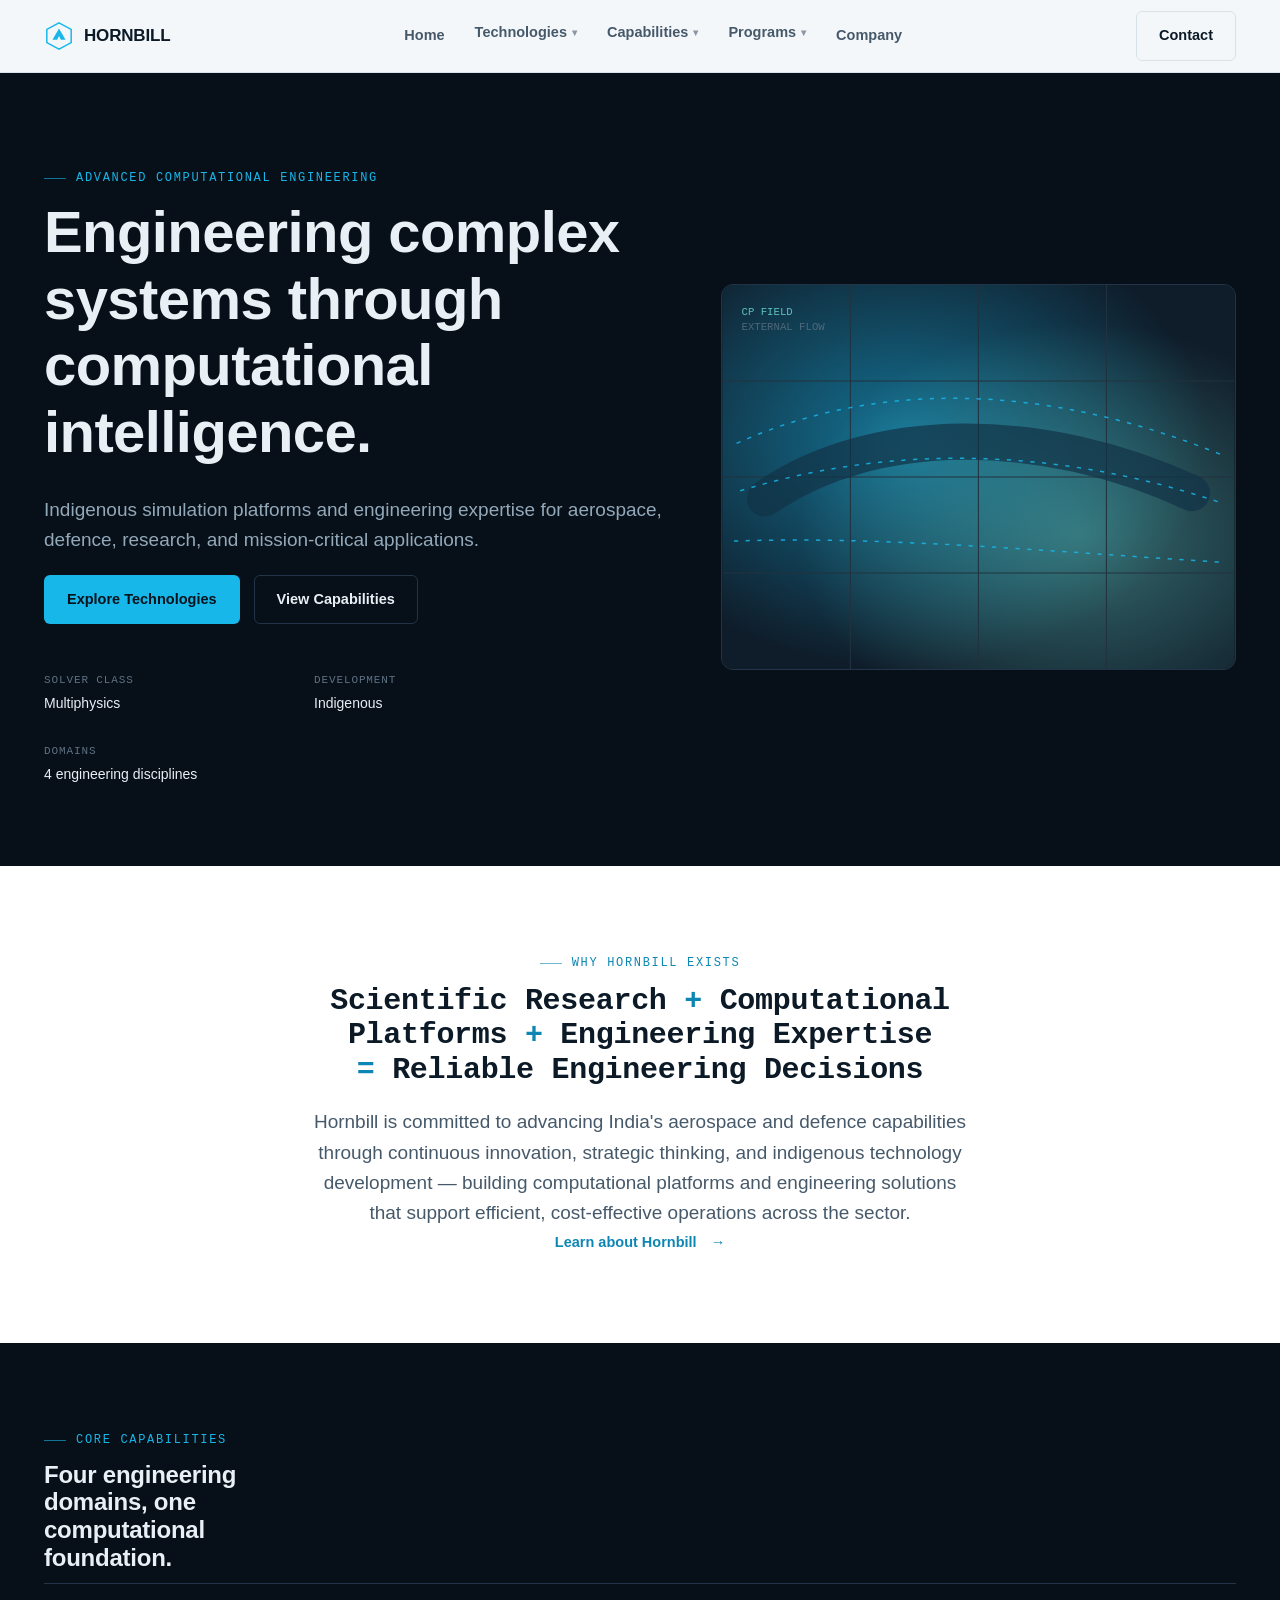
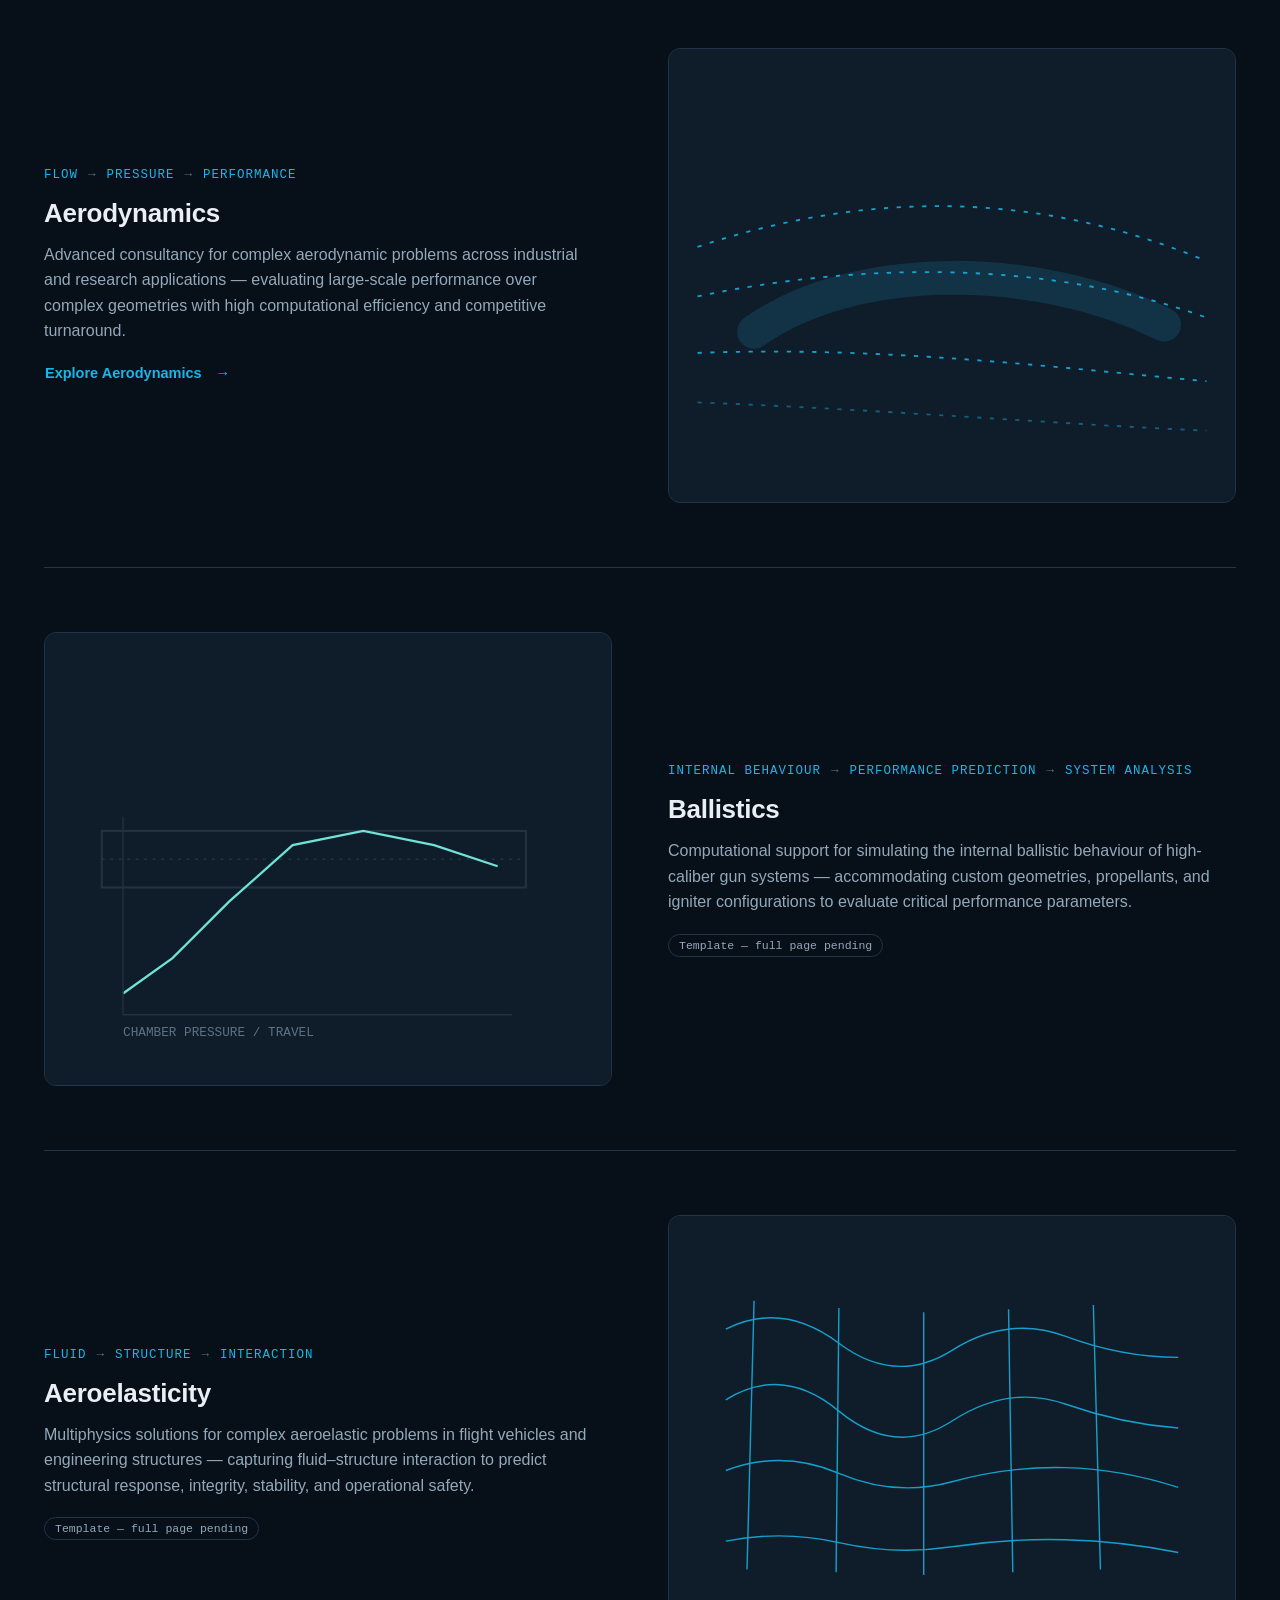
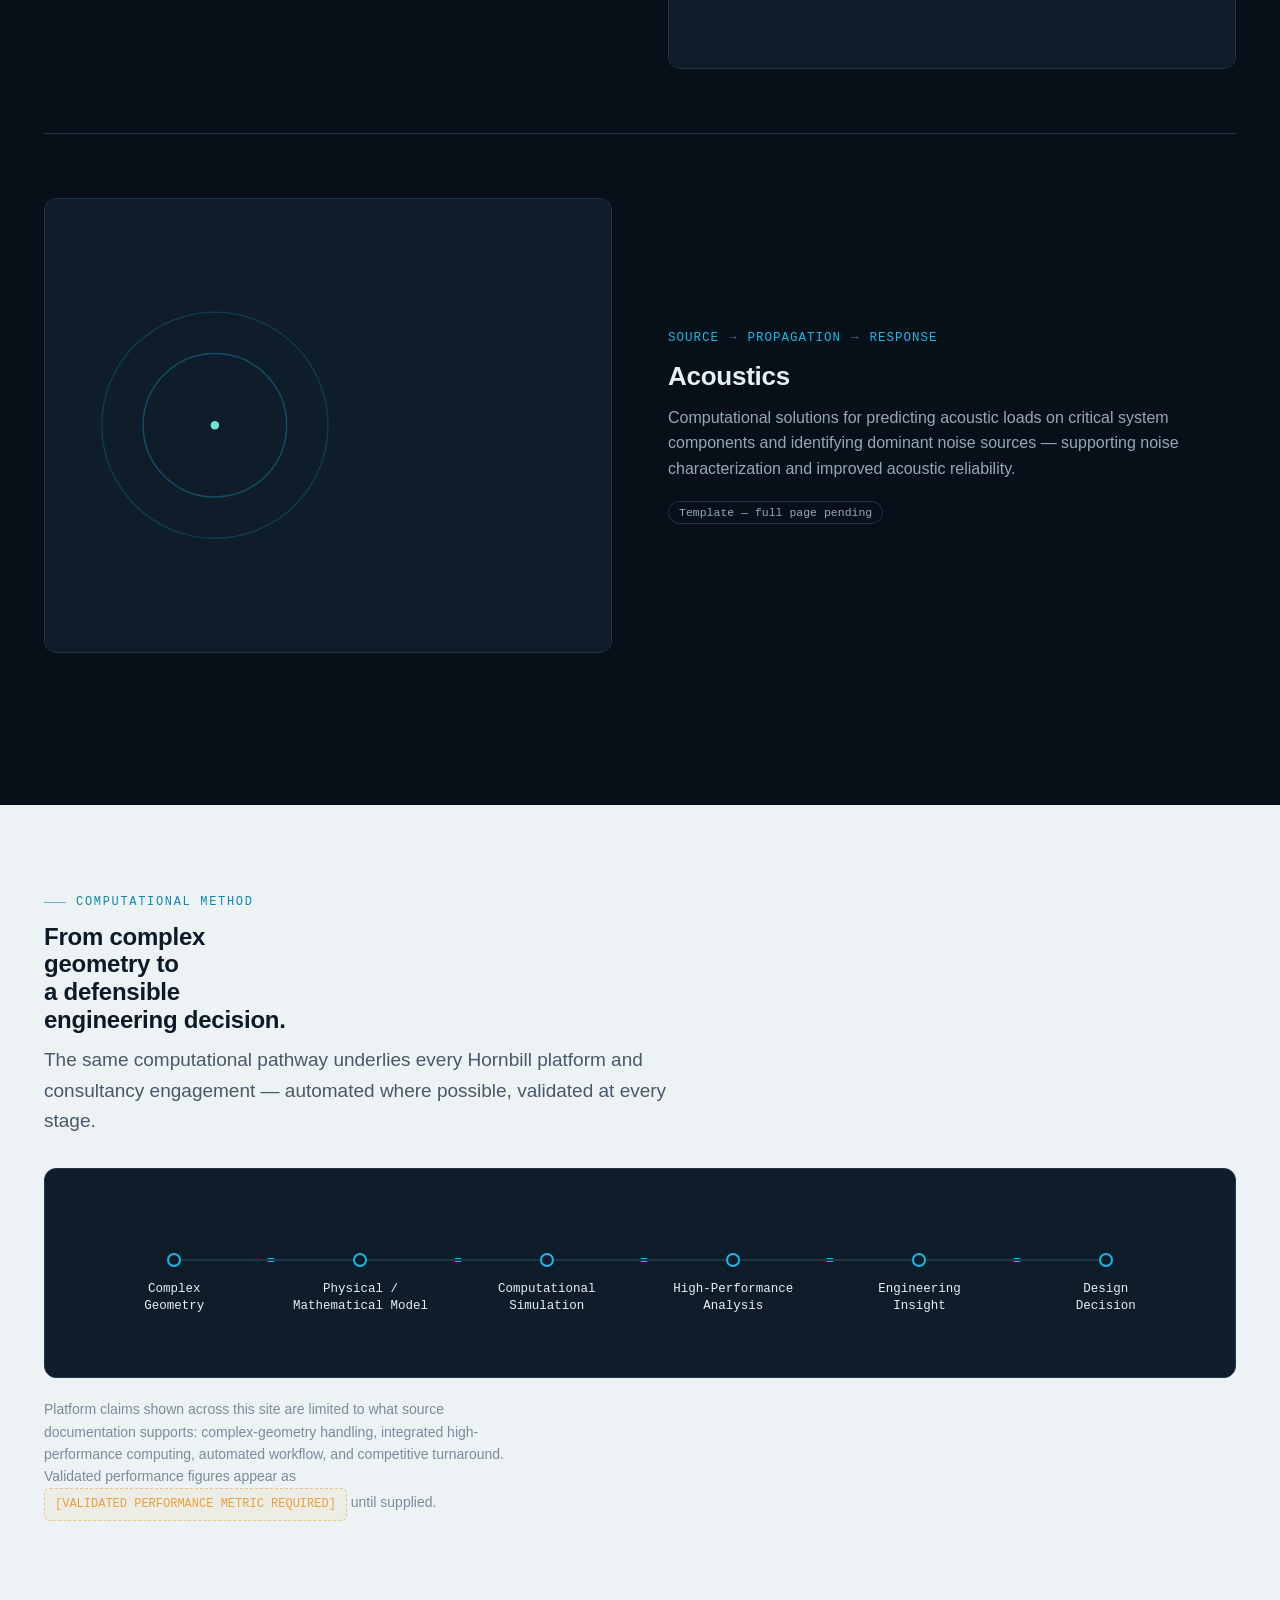
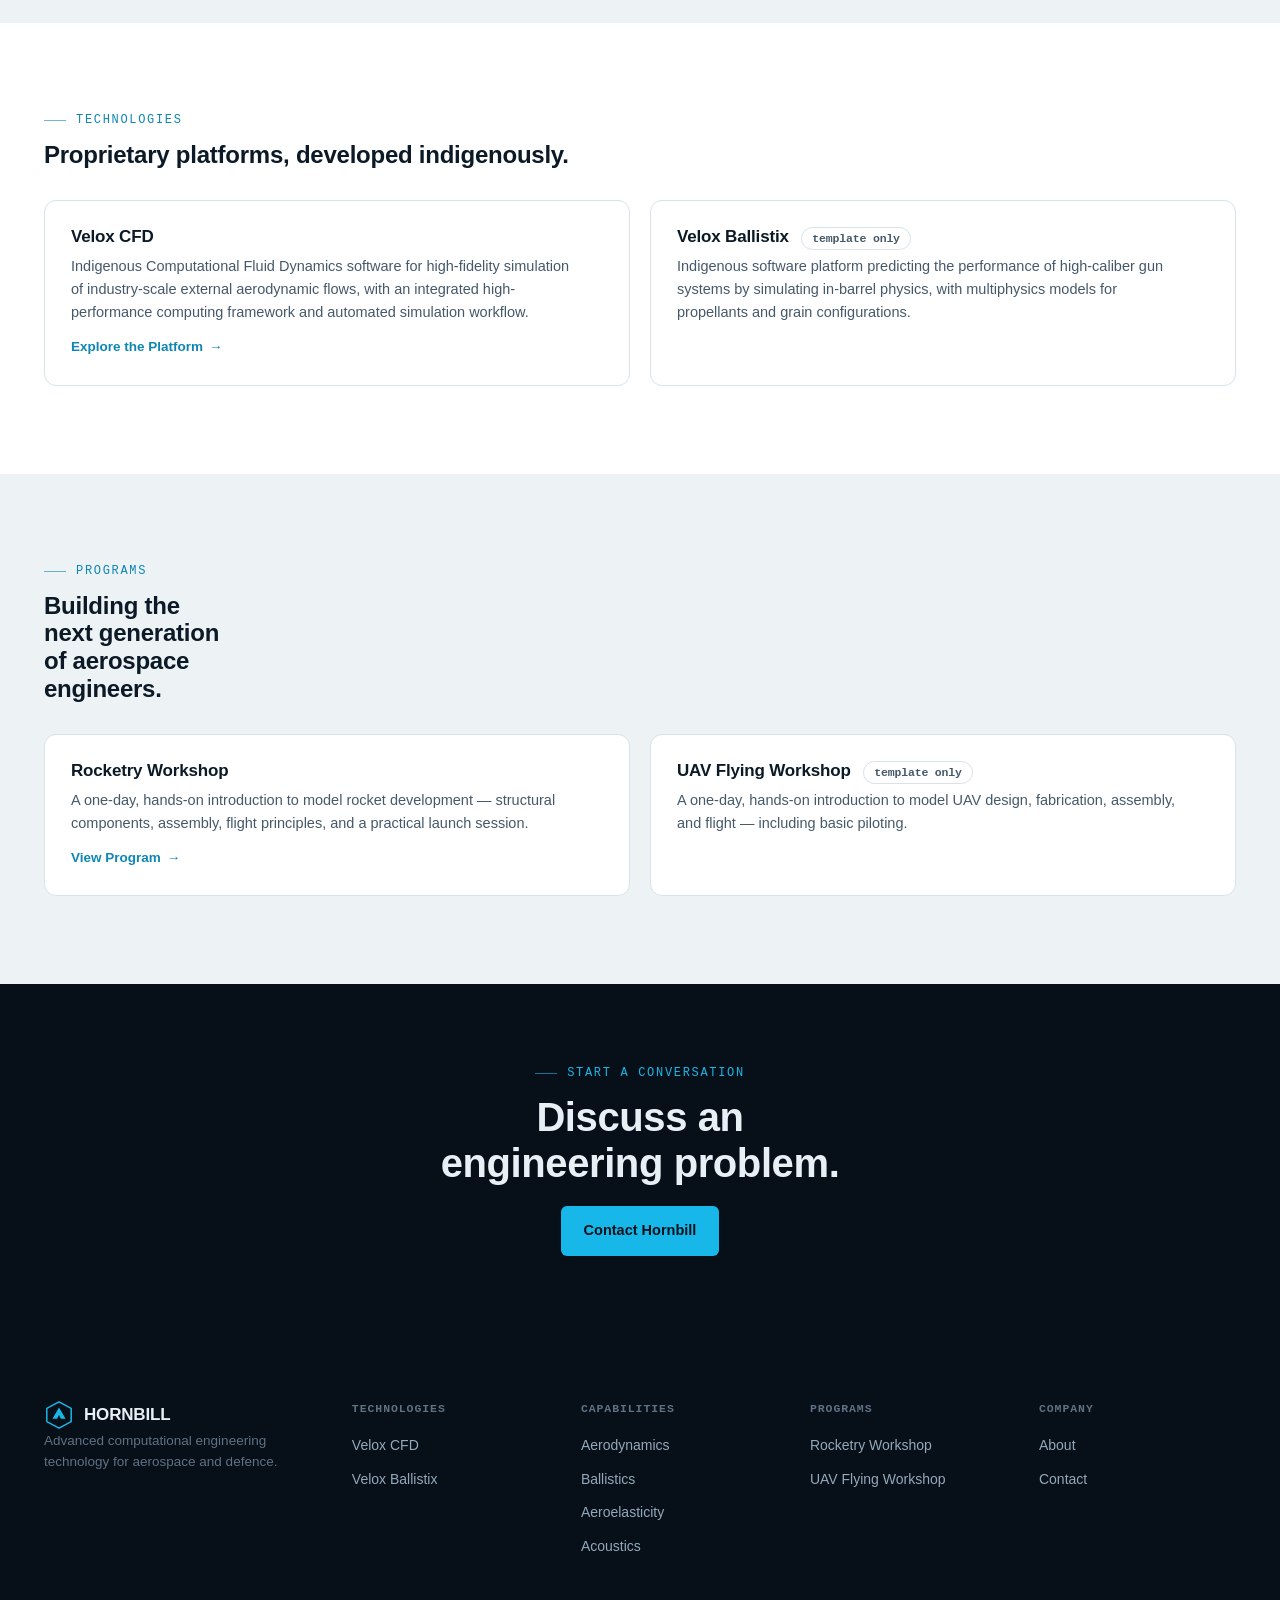
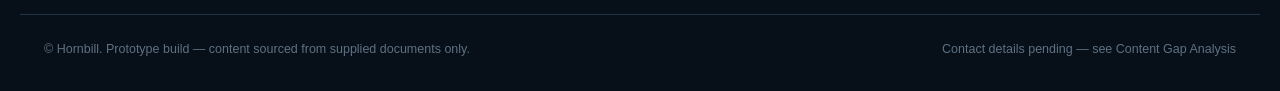
==== index.html @ 24c89aa3 "Add files via upload The first commit" ====
<!DOCTYPE html>
<html lang="en">
<head>
<meta charset="UTF-8">
<meta name="viewport" content="width=device-width, initial-scale=1.0">
<title>Hornbill — Advanced Computational Engineering for Aerospace &amp; Defence</title>
<meta name="description" content="Indigenous simulation platforms and engineering consultancy in aerodynamics, ballistics, aeroelasticity, and acoustics.">
<link rel="stylesheet" href="css/style.css">
</head>
<body>

<header class="site-header">
  <div class="container">
    <a class="brand" href="index.html">
      <svg class="mark" viewBox="0 0 32 32" aria-hidden="true">
        <polygon points="16,2 29,9 29,23 16,30 3,23 3,9" fill="none" stroke="#18b7e9" stroke-width="1.6"/>
        <path d="M9 20 L16 8 L23 20 L18 20 L16 16 L14 20 Z" fill="#18b7e9"/>
      </svg>
      <span class="name">HORNBILL</span>
    </a>
    <nav class="primary-nav" aria-label="Primary">
      <ul>
        <li class="nav-item"><a href="index.html" aria-current="page">Home</a></li>
        <li class="nav-item">
          <button aria-expanded="false">Technologies <span class="chev">&#9662;</span></button>
          <div class="mega">
            <a class="m-item" href="velox-cfd.html"><span class="m-title">Velox CFD</span><span class="m-desc">High-fidelity external aerodynamic simulation</span></a>
            <div class="m-item is-pending"><span class="m-title">Velox Ballistix <span class="m-soon">template only</span></span><span class="m-desc">Internal ballistics performance prediction</span></div>
            <div class="m-item is-pending"><span class="m-title">Velox Impact <span class="m-soon">content gap</span></span><span class="m-desc">Named in overview deck — no source content supplied</span></div>
          </div>
        </li>
        <li class="nav-item">
          <button aria-expanded="false">Capabilities <span class="chev">&#9662;</span></button>
          <div class="mega">
            <a class="m-item" href="aerodynamics.html"><span class="m-title">Aerodynamics</span><span class="m-desc">Flow &middot; Pressure &middot; Performance</span></a>
            <div class="m-item is-pending"><span class="m-title">Ballistics <span class="m-soon">template only</span></span><span class="m-desc">Internal Behaviour &middot; Performance Prediction</span></div>
            <div class="m-item is-pending"><span class="m-title">Aeroelasticity <span class="m-soon">template only</span></span><span class="m-desc">Fluid &middot; Structure &middot; Interaction</span></div>
            <div class="m-item is-pending"><span class="m-title">Acoustics <span class="m-soon">template only</span></span><span class="m-desc">Source &middot; Propagation &middot; Response</span></div>
          </div>
        </li>
        <li class="nav-item">
          <button aria-expanded="false">Programs <span class="chev">&#9662;</span></button>
          <div class="mega">
            <a class="m-item" href="rocketry.html"><span class="m-title">Rocketry Workshop</span><span class="m-desc">One-day model rocket build &amp; launch</span></a>
            <div class="m-item is-pending"><span class="m-title">UAV Flying Workshop <span class="m-soon">template only</span></span><span class="m-desc">One-day model UAV build &amp; flight</span></div>
          </div>
        </li>
        <li class="nav-item"><a href="company.html">Company</a></li>
      </ul>
    </nav>
    <div class="header-cta">
      <a class="btn btn-outline" href="contact.html">Contact</a>
      <button class="nav-toggle" aria-label="Toggle menu" aria-expanded="false"></button>
    </div>
  </div>
</header>

<main>

  <!-- ============ HERO ============ -->
  <section class="section--dark hero">
    <div class="container hero-grid">
      <div>
        <div class="eyebrow">Advanced Computational Engineering</div>
        <h1>Engineering complex systems through computational intelligence.</h1>
        <p class="lede">Indigenous simulation platforms and engineering expertise for aerospace, defence, research, and mission-critical applications.</p>
        <div class="btn-row">
          <a class="btn btn-primary" href="#technologies">Explore Technologies</a>
          <a class="btn btn-outline" href="#capabilities">View Capabilities</a>
        </div>
        <div class="grid cols-3" style="margin-top:40px;max-width:520px">
          <div class="hero-field"><div class="k">Solver Class</div><div class="v">Multiphysics</div></div>
          <div class="hero-field"><div class="k">Development</div><div class="v">Indigenous</div></div>
          <div class="hero-field"><div class="k">Domains</div><div class="v">4 engineering disciplines</div></div>
        </div>
      </div>
      <div class="visual" aria-hidden="true">
        <svg viewBox="0 0 480 360" width="100%" height="100%" role="img" aria-label="Computational pressure-field visualization over an abstract aerodynamic body">
          <defs>
            <radialGradient id="pf1" cx="35%" cy="40%" r="60%">
              <stop offset="0%" stop-color="#18b7e9" stop-opacity="0.55"/>
              <stop offset="100%" stop-color="#18b7e9" stop-opacity="0"/>
            </radialGradient>
            <radialGradient id="pf2" cx="70%" cy="65%" r="55%">
              <stop offset="0%" stop-color="#6fe3d6" stop-opacity="0.4"/>
              <stop offset="100%" stop-color="#6fe3d6" stop-opacity="0"/>
            </radialGradient>
          </defs>
          <rect width="480" height="360" fill="#0f1c29"/>
          <rect width="480" height="360" fill="url(#pf1)"/>
          <rect width="480" height="360" fill="url(#pf2)"/>
          <g stroke="#22323f" stroke-width="1">
            <line x1="0" y1="90" x2="480" y2="90"/><line x1="0" y1="180" x2="480" y2="180"/><line x1="0" y1="270" x2="480" y2="270"/>
            <line x1="120" y1="0" x2="120" y2="360"/><line x1="240" y1="0" x2="240" y2="360"/><line x1="360" y1="0" x2="360" y2="360"/>
          </g>
          <path d="M40 200 C 140 130, 300 130, 440 195" fill="none" stroke="#123246" stroke-width="34" stroke-linecap="round" opacity="0.7"/>
          <g fill="none" stroke="#18b7e9" stroke-width="1.4" opacity="0.85">
            <path d="M10 150 C 140 90, 300 90, 470 160" stroke-dasharray="4 7"><animate attributeName="stroke-dashoffset" from="0" to="-22" dur="3.4s" repeatCount="indefinite"/></path>
            <path d="M10 195 C 150 150, 310 150, 470 205" stroke-dasharray="4 7"><animate attributeName="stroke-dashoffset" from="0" to="-22" dur="3s" repeatCount="indefinite"/></path>
            <path d="M10 240 C 150 235, 310 250, 470 260" stroke-dasharray="4 7"><animate attributeName="stroke-dashoffset" from="0" to="-22" dur="3.8s" repeatCount="indefinite"/></path>
          </g>
          <g fill="#6fe3d6" opacity="0.8" font-family="ui-monospace,Consolas,monospace" font-size="10">
            <text x="18" y="28">CP FIELD</text>
            <text x="18" y="42" fill="#5e7284">EXTERNAL FLOW</text>
          </g>
        </svg>
      </div>
    </div>
  </section>

  <!-- ============ COMPANY PROPOSITION ============ -->
  <section class="section section--panel" id="proposition">
    <div class="container" style="max-width:820px;text-align:center;margin:0 auto">
      <div class="eyebrow" style="justify-content:center">Why Hornbill Exists</div>
      <h2 style="font-size:clamp(22px,3vw,30px);font-family:var(--font-mono);font-weight:600;letter-spacing:-0.01em">
        Scientific Research <span style="color:var(--cyan-strong)">+</span> Computational Platforms <span style="color:var(--cyan-strong)">+</span> Engineering Expertise <span style="color:var(--cyan-strong)">=</span> Reliable Engineering Decisions
      </h2>
      <p class="lede" style="margin:20px auto 0">Hornbill is committed to advancing India's aerospace and defence capabilities through continuous innovation, strategic thinking, and indigenous technology development — building computational platforms and engineering solutions that support efficient, cost-effective operations across the sector.</p>
      <a class="btn btn-text" href="company.html">Learn about Hornbill</a>
    </div>
  </section>

  <!-- ============ CORE CAPABILITIES ============ -->
  <section class="section--dark section" id="capabilities">
    <div class="container">
      <div class="eyebrow">Core Capabilities</div>
      <h2 style="max-width:16ch">Four engineering domains, one computational foundation.</h2>

      <div class="module reveal">
        <div class="m-copy">
          <div class="m-arc"><span>Flow</span><span>Pressure</span><span>Performance</span></div>
          <h3>Aerodynamics</h3>
          <p>Advanced consultancy for complex aerodynamic problems across industrial and research applications — evaluating large-scale performance over complex geometries with high computational efficiency and competitive turnaround.</p>
          <a class="btn btn-text" href="aerodynamics.html">Explore Aerodynamics</a>
        </div>
        <div class="m-visual" aria-hidden="true">
          <svg viewBox="0 0 400 320" width="100%" height="100%">
            <rect width="400" height="320" fill="#0f1c29"/>
            <path d="M60 200 C 130 150, 260 150, 350 195" fill="none" stroke="#123246" stroke-width="24" stroke-linecap="round"/>
            <g fill="none" stroke="#18b7e9" stroke-width="1.3" opacity="0.85">
              <path d="M20 140 C 140 100, 260 100, 380 150" stroke-dasharray="3 6"/>
              <path d="M20 175 C 140 150, 270 150, 380 190" stroke-dasharray="3 6"/>
              <path d="M20 215 C 150 210, 270 225, 380 235" stroke-dasharray="3 6"/>
              <path d="M20 250 C 150 255, 270 265, 380 270" stroke-dasharray="3 6" opacity="0.5"/>
            </g>
          </svg>
        </div>
      </div>

      <div class="module flip reveal">
        <div class="m-copy">
          <div class="m-arc"><span>Internal Behaviour</span><span>Performance Prediction</span><span>System Analysis</span></div>
          <h3>Ballistics</h3>
          <p>Computational support for simulating the internal ballistic behaviour of high-caliber gun systems — accommodating custom geometries, propellants, and igniter configurations to evaluate critical performance parameters.</p>
          <span class="tag">Template — full page pending</span>
        </div>
        <div class="m-visual" aria-hidden="true">
          <svg viewBox="0 0 400 320" width="100%" height="100%">
            <rect width="400" height="320" fill="#0f1c29"/>
            <rect x="40" y="140" width="300" height="40" fill="none" stroke="#22323f" stroke-width="1.5"/>
            <line x1="40" y1="160" x2="340" y2="160" stroke="#22323f" stroke-dasharray="2 4"/>
            <polyline points="55,255 90,230 130,190 175,150 225,140 275,150 320,165" fill="none" stroke="#6fe3d6" stroke-width="1.6"/>
            <g stroke="#22323f"><line x1="55" y1="270" x2="330" y2="270"/><line x1="55" y1="270" x2="55" y2="130"/></g>
            <text x="55" y="285" fill="#5e7284" font-family="ui-monospace,Consolas,monospace" font-size="9">CHAMBER PRESSURE / TRAVEL</text>
          </svg>
        </div>
      </div>

      <div class="module reveal">
        <div class="m-copy">
          <div class="m-arc"><span>Fluid</span><span>Structure</span><span>Interaction</span></div>
          <h3>Aeroelasticity</h3>
          <p>Multiphysics solutions for complex aeroelastic problems in flight vehicles and engineering structures — capturing fluid–structure interaction to predict structural response, integrity, stability, and operational safety.</p>
          <span class="tag">Template — full page pending</span>
        </div>
        <div class="m-visual" aria-hidden="true">
          <svg viewBox="0 0 400 320" width="100%" height="100%">
            <rect width="400" height="320" fill="#0f1c29"/>
            <g fill="none" stroke="#18b7e9" stroke-width="1" opacity="0.85">
              <path d="M40 80 Q 80 60 120 90 T 200 95 T 280 85 T 360 100"/>
              <path d="M40 130 Q 80 105 120 138 T 200 145 T 280 133 T 360 150"/>
              <path d="M40 180 Q 80 165 120 182 T 200 188 T 280 178 T 360 192"/>
              <path d="M40 230 Q 80 222 120 231 T 200 234 T 280 229 T 360 238"/>
              <path d="M60 60 L 55 250 M120 65 L 118 252 M180 68 L 180 254 M240 66 L 243 252 M300 63 L 305 250"/>
            </g>
          </svg>
        </div>
      </div>

      <div class="module flip reveal">
        <div class="m-copy">
          <div class="m-arc"><span>Source</span><span>Propagation</span><span>Response</span></div>
          <h3>Acoustics</h3>
          <p>Computational solutions for predicting acoustic loads on critical system components and identifying dominant noise sources — supporting noise characterization and improved acoustic reliability.</p>
          <span class="tag">Template — full page pending</span>
        </div>
        <div class="m-visual" aria-hidden="true">
          <svg viewBox="0 0 400 320" width="100%" height="100%">
            <rect width="400" height="320" fill="#0f1c29"/>
            <circle cx="120" cy="160" r="3" fill="#6fe3d6"/>
            <g fill="none" stroke="#18b7e9">
              <circle cx="120" cy="160" r="30" opacity="0.7"><animate attributeName="r" values="20;110" dur="4s" repeatCount="indefinite"/><animate attributeName="opacity" values="0.7;0" dur="4s" repeatCount="indefinite"/></circle>
              <circle cx="120" cy="160" r="30" opacity="0.5"><animate attributeName="r" values="20;110" dur="4s" begin="1.3s" repeatCount="indefinite"/><animate attributeName="opacity" values="0.6;0" dur="4s" begin="1.3s" repeatCount="indefinite"/></circle>
              <circle cx="120" cy="160" r="30" opacity="0.4"><animate attributeName="r" values="20;110" dur="4s" begin="2.6s" repeatCount="indefinite"/><animate attributeName="opacity" values="0.5;0" dur="4s" begin="2.6s" repeatCount="indefinite"/></circle>
            </g>
          </svg>
        </div>
      </div>
    </div>
  </section>

  <!-- ============ PLATFORM WORKFLOW ============ -->
  <section class="section section--grey">
    <div class="container">
      <div class="eyebrow">Computational Method</div>
      <h2 style="max-width:20ch">From complex geometry to a defensible engineering decision.</h2>
      <p class="lede">The same computational pathway underlies every Hornbill platform and consultancy engagement — automated where possible, validated at every stage.</p>

      <div class="dark-panel" style="margin-top:32px">
        <div class="workflow" role="list" aria-label="Computational workflow">
          <div class="wf-node" role="listitem"><div class="dot"></div><div class="label">Complex<br>Geometry</div></div>
          <div class="wf-node" role="listitem"><span class="wf-pulse" aria-hidden="true"></span><div class="dot"></div><div class="label">Physical /<br>Mathematical Model</div></div>
          <div class="wf-node" role="listitem"><span class="wf-pulse" aria-hidden="true" style="animation-delay:1.2s"></span><div class="dot"></div><div class="label">Computational<br>Simulation</div></div>
          <div class="wf-node" role="listitem"><span class="wf-pulse" aria-hidden="true" style="animation-delay:2.4s"></span><div class="dot"></div><div class="label">High-Performance<br>Analysis</div></div>
          <div class="wf-node" role="listitem"><span class="wf-pulse" aria-hidden="true" style="animation-delay:3.6s"></span><div class="dot"></div><div class="label">Engineering<br>Insight</div></div>
          <div class="wf-node" role="listitem"><span class="wf-pulse" aria-hidden="true" style="animation-delay:4.8s"></span><div class="dot"></div><div class="label">Design<br>Decision</div></div>
        </div>
      </div>
      <p style="margin-top:20px;font-size:14px;color:var(--ink-faint)">Platform claims shown across this site are limited to what source documentation supports: complex-geometry handling, integrated high-performance computing, automated workflow, and competitive turnaround. Validated performance figures appear as <span class="metric-placeholder">[VALIDATED PERFORMANCE METRIC REQUIRED]</span> until supplied.</p>
    </div>
  </section>

  <!-- ============ VELOX PLATFORMS ============ -->
  <section class="section section--panel" id="technologies">
    <div class="container">
      <div class="eyebrow">Technologies</div>
      <h2>Proprietary platforms, developed indigenously.</h2>
      <div class="grid cols-2" style="margin-top:32px">
        <a class="card card-link" href="velox-cfd.html">
          <h3>Velox CFD</h3>
          <p>Indigenous Computational Fluid Dynamics software for high-fidelity simulation of industry-scale external aerodynamic flows, with an integrated high-performance computing framework and automated simulation workflow.</p>
          <span class="btn-text">Explore the Platform</span>
        </a>
        <div class="card">
          <h3>Velox Ballistix <span class="tag" style="margin-left:8px">template only</span></h3>
          <p>Indigenous software platform predicting the performance of high-caliber gun systems by simulating in-barrel physics, with multiphysics models for propellants and grain configurations.</p>
        </div>
      </div>
    </div>
  </section>

  <!-- ============ PROGRAMS ============ -->
  <section class="section section--grey">
    <div class="container">
      <div class="eyebrow">Programs</div>
      <h2 style="max-width:18ch">Building the next generation of aerospace engineers.</h2>
      <div class="grid cols-2" style="margin-top:32px">
        <a class="card card-link" href="rocketry.html">
          <h3>Rocketry Workshop</h3>
          <p>A one-day, hands-on introduction to model rocket development — structural components, assembly, flight principles, and a practical launch session.</p>
          <span class="btn-text">View Program</span>
        </a>
        <div class="card">
          <h3>UAV Flying Workshop <span class="tag" style="margin-left:8px">template only</span></h3>
          <p>A one-day, hands-on introduction to model UAV design, fabrication, assembly, and flight — including basic piloting.</p>
        </div>
      </div>
    </div>
  </section>

  <!-- ============ CLOSING CTA ============ -->
  <section class="section--dark cta-band">
    <div class="container">
      <div class="eyebrow" style="justify-content:center">Start a Conversation</div>
      <h2>Discuss an engineering problem.</h2>
      <div class="btn-row">
        <a class="btn btn-primary" href="contact.html">Contact Hornbill</a>
      </div>
    </div>
  </section>

</main>

<footer class="site-footer">
  <div class="container footer-grid">
    <div class="footer-brand">
      <div class="brand" style="color:var(--text-on-dark)">
        <svg class="mark" viewBox="0 0 32 32" aria-hidden="true">
          <polygon points="16,2 29,9 29,23 16,30 3,23 3,9" fill="none" stroke="#18b7e9" stroke-width="1.6"/>
          <path d="M9 20 L16 8 L23 20 L18 20 L16 16 L14 20 Z" fill="#18b7e9"/>
        </svg>
        <span class="name">HORNBILL</span>
      </div>
      <p>Advanced computational engineering technology for aerospace and defence.</p>
    </div>
    <div>
      <h5>Technologies</h5>
      <ul><li><a href="velox-cfd.html">Velox CFD</a></li><li><a href="index.html#technologies">Velox Ballistix</a></li></ul>
    </div>
    <div>
      <h5>Capabilities</h5>
      <ul><li><a href="aerodynamics.html">Aerodynamics</a></li><li><a href="index.html#capabilities">Ballistics</a></li><li><a href="index.html#capabilities">Aeroelasticity</a></li><li><a href="index.html#capabilities">Acoustics</a></li></ul>
    </div>
    <div>
      <h5>Programs</h5>
      <ul><li><a href="rocketry.html">Rocketry Workshop</a></li><li><a href="index.html#technologies">UAV Flying Workshop</a></li></ul>
    </div>
    <div>
      <h5>Company</h5>
      <ul><li><a href="company.html">About</a></li><li><a href="contact.html">Contact</a></li></ul>
    </div>
  </div>
  <div class="container footer-bottom">
    <span>&copy; Hornbill. Prototype build — content sourced from supplied documents only.</span>
    <span>Contact details pending — see Content Gap Analysis</span>
  </div>
</footer>

<script src="js/main.js"></script>
</body>
</html>
---- css/style.css ----
/* ===========================================================
   HORNBILL — Computational Intelligence design system
   =========================================================== */

:root {
  /* Core palette */
  --navy-900: #070f18;
  --navy-800: #0f1c29;
  --navy-700: #16293a;
  --navy-600: #1d3244;
  --graphite: #253340;
  --cyan: #18b7e9;
  --cyan-strong: #0e86b4;
  --turquoise: #6fe3d6;

  --off-white: #f4f7fa;
  --paper: #ffffff;
  --light-grey: #edf2f5;
  --border-light: #d8e2e8;

  --ink: #0b1a26;
  --ink-muted: #46596a;
  --ink-faint: #7a8c9b;

  --text-on-dark: #e8eff5;
  --text-muted-on-dark: #93a9ba;
  --text-faint-on-dark: #5e7284;
  --border-dark: #223447;

  --font-display: ui-sans-serif, "Segoe UI Semibold", "Segoe UI", "Helvetica Neue", Arial, sans-serif;
  --font-body: ui-sans-serif, "Segoe UI", "Helvetica Neue", Arial, sans-serif;
  --font-mono: ui-monospace, "Cascadia Code", "Consolas", "SFMono-Regular", Menlo, monospace;

  --max: 1240px;
  --radius-sm: 6px;
  --radius-md: 12px;
  --radius-pill: 999px;
  --shadow-1: 0 1px 2px rgba(11, 26, 38, 0.06), 0 8px 24px rgba(11, 26, 38, 0.06);
}

* { box-sizing: border-box; }
html, body { overflow-x: hidden; }
html { scroll-behavior: smooth; }
@media (prefers-reduced-motion: reduce) {
  html { scroll-behavior: auto; }
  * { animation-duration: 0.001ms !important; animation-iteration-count: 1 !important; transition-duration: 0.001ms !important; }
}

body {
  margin: 0;
  background: var(--off-white);
  color: var(--ink);
  font-family: var(--font-body);
  line-height: 1.6;
  font-size: 16px;
  -webkit-font-smoothing: antialiased;
}

a { color: inherit; text-decoration: none; }
img, svg { max-width: 100%; display: block; }

h1, h2, h3, h4 {
  font-family: var(--font-display);
  line-height: 1.15;
  letter-spacing: -0.01em;
  margin: 0 0 0.5em;
  text-wrap: balance;
}
p { margin: 0 0 1em; max-width: 62ch; }
ul, ol { padding-left: 1.15em; }
li { margin: 0.35em 0; }

a:focus-visible, button:focus-visible, input:focus-visible, textarea:focus-visible, select:focus-visible {
  outline: 2px solid var(--cyan);
  outline-offset: 2px;
}

.container { max-width: var(--max); margin: 0 auto; padding: 0 24px; }
.section { padding: 88px 0; }
.section--tight { padding: 56px 0; }
.section--dark { background: var(--navy-900); color: var(--text-on-dark); }
.section--dark p, .dark-panel p { color: var(--text-muted-on-dark); }
.section--dark h1, .section--dark h2, .section--dark h3, .section--dark h4,
.dark-panel h1, .dark-panel h2, .dark-panel h3, .dark-panel h4 { color: var(--text-on-dark); }

.dark-panel {
  background: var(--navy-800); border: 1px solid var(--border-dark); border-radius: var(--radius-md);
  padding: 44px 36px; color: var(--text-on-dark);
}
.section--panel { background: var(--paper); }
.section--grey { background: var(--light-grey); }

.eyebrow {
  font-family: var(--font-mono);
  font-size: 12px;
  letter-spacing: 0.14em;
  text-transform: uppercase;
  color: var(--cyan-strong);
  margin: 0 0 0.9em;
  display: flex;
  align-items: center;
  gap: 10px;
}
.section--dark .eyebrow { color: var(--cyan); }
.eyebrow::before { content: ""; width: 22px; height: 1px; background: currentColor; opacity: 0.6; }

.lede { font-size: 19px; color: var(--ink-muted); max-width: 62ch; }
.section--dark .lede { color: var(--text-muted-on-dark); }

/* ---------- Buttons ---------- */
.btn {
  display: inline-flex;
  align-items: center;
  gap: 8px;
  font-family: var(--font-body);
  font-size: 14.5px;
  font-weight: 600;
  padding: 12px 22px;
  border-radius: var(--radius-sm);
  border: 1px solid transparent;
  cursor: pointer;
  transition: background 0.15s ease, border-color 0.15s ease, color 0.15s ease, transform 0.1s ease;
}
.btn:active { transform: translateY(1px); }
.btn-primary { background: var(--cyan); color: #06131c; }
.btn-primary:hover { background: var(--turquoise); }
.btn-outline { border-color: var(--border-light); color: var(--ink); background: transparent; }
.btn-outline:hover { border-color: var(--cyan-strong); color: var(--cyan-strong); }
.section--dark .btn-outline { border-color: var(--border-dark); color: var(--text-on-dark); }
.section--dark .btn-outline:hover { border-color: var(--cyan); color: var(--cyan); }
.btn-text { padding: 0; color: var(--cyan-strong); font-weight: 600; }
.btn-text::after { content: "→"; margin-left: 6px; display: inline-block; transition: transform 0.15s ease; }
.btn-text:hover::after { transform: translateX(3px); }
.section--dark .btn-text { color: var(--cyan); }
.btn-row { display: flex; gap: 14px; flex-wrap: wrap; margin-top: 8px; }

/* ---------- Header ---------- */
.site-header {
  position: sticky; top: 0; z-index: 100;
  background: rgba(244, 247, 250, 0.92);
  backdrop-filter: blur(10px);
  border-bottom: 1px solid var(--border-light);
}
.site-header .container { display: flex; align-items: center; justify-content: space-between; height: 72px; }
.brand { display: flex; align-items: center; gap: 10px; font-family: var(--font-display); font-weight: 700; font-size: 17px; color: var(--ink); }
.brand .mark { width: 30px; height: 30px; flex-shrink: 0; }
.brand .name { letter-spacing: -0.01em; }

.primary-nav { display: flex; align-items: center; gap: 4px; }
.primary-nav > ul { display: flex; list-style: none; margin: 0; padding: 0; gap: 2px; }
.nav-item { position: relative; }
.nav-item > a, .nav-item > button {
  display: flex; align-items: center; gap: 5px;
  background: none; border: none; cursor: pointer;
  font-family: var(--font-body); font-size: 14.5px; font-weight: 600; color: var(--ink-muted);
  padding: 10px 14px; border-radius: var(--radius-sm);
}
.nav-item > a:hover, .nav-item > button:hover, .nav-item.is-open > button { color: var(--ink); background: var(--light-grey); }
.nav-item .chev { font-size: 10px; opacity: 0.6; transition: transform 0.15s ease; }
.nav-item.is-open .chev { transform: rotate(180deg); }

.mega {
  position: absolute; top: calc(100% + 10px); left: 0;
  min-width: 340px; background: var(--paper); border: 1px solid var(--border-light);
  border-radius: var(--radius-md); box-shadow: var(--shadow-1);
  padding: 10px; display: none; z-index: 50;
}
.nav-item.is-open .mega { display: block; }
.mega a { display: block; padding: 12px 14px; border-radius: var(--radius-sm); }
.mega a:hover { background: var(--light-grey); }
.mega .m-title { font-size: 14.5px; font-weight: 700; color: var(--ink); display: flex; align-items: center; gap: 8px; }
.mega .m-desc { font-size: 12.5px; color: var(--ink-faint); margin-top: 2px; }
.mega .m-item.is-pending { padding: 12px 14px; cursor: default; }
.mega .m-item.is-pending:hover { background: none; }
.mega .m-item.is-pending .m-title { color: var(--ink-faint); }
.m-soon { font-family: var(--font-mono); font-size: 9.5px; letter-spacing: 0.06em; text-transform: uppercase; color: #b5721a; background: rgba(232, 162, 58, 0.14); border: 1px solid rgba(232, 162, 58, 0.35); border-radius: var(--radius-pill); padding: 1px 7px; }

.header-cta { display: flex; align-items: center; gap: 10px; }
.nav-toggle { display: none; background: none; border: 1px solid var(--border-light); border-radius: var(--radius-sm); width: 40px; height: 40px; cursor: pointer; }
.nav-toggle span, .nav-toggle::before, .nav-toggle::after { content: ""; display: block; width: 18px; height: 2px; background: var(--ink); margin: 0 auto; }
.nav-toggle::before { margin-bottom: 4px; }
.nav-toggle::after { margin-top: 4px; }

/* ---------- Breadcrumb ---------- */
.breadcrumb { font-family: var(--font-mono); font-size: 12.5px; color: var(--ink-faint); padding: 18px 0 0; }
.breadcrumb a { color: var(--ink-faint); }
.breadcrumb a:hover { color: var(--cyan-strong); }
.section--dark .breadcrumb { color: var(--text-faint-on-dark); }

/* ---------- Hero ---------- */
.hero { position: relative; overflow: hidden; padding: 96px 0 80px; }
.hero-grid { display: grid; grid-template-columns: 1.1fr 0.9fr; gap: 48px; align-items: center; }
.hero h1 { font-size: clamp(34px, 4.6vw, 58px); }
.hero .visual { border-radius: var(--radius-md); overflow: hidden; border: 1px solid var(--border-dark); background: var(--navy-800); aspect-ratio: 4/3; }
.section--dark .hero .visual { border-color: var(--border-dark); }
.hero-field { padding-top: 8px; }
.hero-field .k { font-family: var(--font-mono); font-size: 11px; letter-spacing: 0.08em; text-transform: uppercase; color: var(--text-faint-on-dark); }
.hero-field .v { font-size: 14px; margin-top: 3px; }

/* ---------- Cards / grids ---------- */
.grid { display: grid; gap: 20px; }
.grid.cols-2 { grid-template-columns: repeat(auto-fit, minmax(260px, 1fr)); }
.grid.cols-3 { grid-template-columns: repeat(auto-fit, minmax(220px, 1fr)); }
.grid.cols-4 { grid-template-columns: repeat(auto-fit, minmax(180px, 1fr)); }

.card {
  background: var(--paper); border: 1px solid var(--border-light); border-radius: var(--radius-md);
  padding: 26px 26px; transition: border-color 0.15s ease, transform 0.15s ease;
}
.card:hover { border-color: var(--cyan-strong); }
.card h3, .card h4 { font-size: 17px; margin-bottom: 8px; }
.card p { color: var(--ink-muted); font-size: 14.5px; margin-bottom: 0.6em; }
.section--dark .card { background: var(--navy-800); border-color: var(--border-dark); }
.section--dark .card:hover { border-color: var(--cyan); }
.section--dark .card p { color: var(--text-muted-on-dark); }

.card-link { display: block; }
.card-link .btn-text { margin-top: 10px; font-size: 13.5px; }

/* ---------- Capability module (alternating, not a card grid) ---------- */
.module { display: grid; grid-template-columns: 1fr 1fr; gap: 56px; align-items: center; padding: 64px 0; border-top: 1px solid var(--border-dark); }
.module:first-of-type { border-top: none; }
.module.flip .m-copy { order: 2; }
.module.flip .m-visual { order: 1; }
.m-arc { font-family: var(--font-mono); font-size: 12.5px; letter-spacing: 0.08em; text-transform: uppercase; color: var(--cyan); display: flex; gap: 10px; margin-bottom: 14px; }
.m-arc span:not(:last-child)::after { content: "→"; margin-left: 10px; color: var(--text-faint-on-dark); }
.module h3 { font-size: 26px; }
.m-visual { border-radius: var(--radius-md); overflow: hidden; border: 1px solid var(--border-dark); background: var(--navy-800); aspect-ratio: 5/4; }

/* ---------- Workflow diagram ---------- */
.workflow { display: flex; gap: 0; overflow-x: auto; padding: 8px 0 18px; margin-top: 32px; }
.wf-node { flex: 1 0 150px; text-align: center; position: relative; padding: 0 10px; }
.wf-node .dot { width: 14px; height: 14px; border-radius: 50%; background: var(--navy-800); border: 2px solid var(--cyan); margin: 0 auto 14px; position: relative; z-index: 2; }
.wf-node .label { font-family: var(--font-mono); font-size: 12.5px; color: var(--text-on-dark); line-height: 1.35; }
.wf-node::before { content: ""; position: absolute; top: 6px; left: -50%; width: 100%; height: 2px; background: var(--border-dark); z-index: 1; }
.wf-node:first-child::before { display: none; }
.wf-pulse { position: absolute; top: 5px; left: 0; width: 8px; height: 4px; border-radius: 2px; background: var(--cyan); animation: pulseMove 5s linear infinite; }
@keyframes pulseMove { 0% { left: 0%; opacity: 0; } 5% { opacity: 1; } 95% { opacity: 1; } 100% { left: 100%; opacity: 0; } }
@media (prefers-reduced-motion: reduce) { .wf-pulse { display: none; } }

/* ---------- Spec block ---------- */
.spec-block { font-family: var(--font-mono); font-size: 13.5px; background: var(--navy-800); border: 1px solid var(--border-dark); border-radius: var(--radius-md); padding: 20px 24px; }
.spec-row { display: flex; justify-content: space-between; gap: 20px; padding: 9px 0; border-bottom: 1px solid var(--border-dark); }
.spec-row:last-child { border-bottom: none; }
.spec-row .k { color: var(--text-faint-on-dark); }
.spec-row .v { color: var(--turquoise); text-align: right; }

.metric-placeholder {
  font-family: var(--font-mono); font-size: 12px; color: #e8a23a;
  border: 1px dashed rgba(232, 162, 58, 0.5); background: rgba(232, 162, 58, 0.08);
  border-radius: var(--radius-sm); padding: 6px 10px; display: inline-block;
}

/* ---------- Reveal on scroll ----------
   Visible by default (progressive enhancement): JS only opts an element
   into the pending/hidden state once it has confirmed it can also reveal
   it again, so content never gets stuck invisible if JS fails to run. */
.reveal { transition: opacity 0.6s ease, transform 0.6s ease; }
.reveal.is-pending { opacity: 0; transform: translateY(14px); }
.reveal.is-visible { opacity: 1; transform: none; }
@media (prefers-reduced-motion: reduce) { .reveal { opacity: 1 !important; transform: none !important; transition: none; } }

/* ---------- CTA band ---------- */
.cta-band { text-align: center; padding: 80px 0; }
.cta-band h2 { font-size: clamp(26px, 3.6vw, 40px); max-width: 20ch; margin: 0 auto 0.5em; }
.cta-band .btn-row { justify-content: center; }

/* ---------- Footer ---------- */
.site-footer { background: var(--navy-900); color: var(--text-muted-on-dark); padding: 64px 0 32px; }
.footer-grid { display: grid; grid-template-columns: 1.4fr repeat(4, 1fr); gap: 32px; }
.footer-grid h5 { font-family: var(--font-mono); font-size: 11.5px; letter-spacing: 0.08em; text-transform: uppercase; color: var(--text-faint-on-dark); margin: 0 0 14px; }
.footer-grid ul { list-style: none; padding: 0; margin: 0; }
.footer-grid li { margin: 8px 0; }
.footer-grid a { color: var(--text-muted-on-dark); font-size: 14px; }
.footer-grid a:hover { color: var(--cyan); }
.footer-brand p { color: var(--text-faint-on-dark); font-size: 13.5px; max-width: 32ch; }
.footer-bottom { margin-top: 48px; padding-top: 24px; border-top: 1px solid var(--border-dark); font-size: 12.5px; color: var(--text-faint-on-dark); display: flex; justify-content: space-between; flex-wrap: wrap; gap: 10px; }

/* ---------- Forms ---------- */
.form-field { margin-bottom: 20px; }
.form-field label { display: block; font-size: 13px; font-weight: 600; margin-bottom: 6px; color: var(--ink); }
.section--dark .form-field label { color: var(--text-on-dark); }
.form-field input, .form-field select, .form-field textarea {
  width: 100%; font-family: var(--font-body); font-size: 15px; padding: 12px 14px;
  border: 1px solid var(--border-light); border-radius: var(--radius-sm); background: var(--paper); color: var(--ink);
}
.form-field textarea { min-height: 130px; resize: vertical; }
.form-field .hint { font-size: 12.5px; color: var(--ink-faint); margin-top: 5px; }
.section--dark .form-field .hint { color: var(--text-faint-on-dark); }

.form-status {
  background: var(--paper); border: 1px solid var(--border-light); border-left: 3px solid var(--cyan-strong);
  border-radius: var(--radius-md); padding: 22px 24px;
}
.form-status h3 { font-size: 17px; margin-bottom: 6px; }
.form-status p { color: var(--ink-muted); margin-bottom: 0; }

/* ---------- Two-col layout ---------- */
.two-col { display: grid; grid-template-columns: 1fr 1fr; gap: 56px; align-items: start; }

/* ---------- Utilities ---------- */
.tag { font-family: var(--font-mono); font-size: 11.5px; padding: 4px 10px; border-radius: var(--radius-pill); border: 1px solid var(--border-light); color: var(--ink-muted); }
.section--dark .tag { border-color: var(--border-dark); color: var(--text-muted-on-dark); }
.mt-0 { margin-top: 0 !important; }

/* ---------- Responsive ---------- */
@media (max-width: 960px) {
  .hero-grid, .module, .two-col { grid-template-columns: 1fr; }
  .module.flip .m-copy, .module.flip .m-visual { order: unset; }
  .footer-grid { grid-template-columns: repeat(2, 1fr); }
}
@media (max-width: 780px) {
  .primary-nav { position: fixed; top: 72px; left: 0; width: 100%; height: calc(100vh - 72px); height: calc(100dvh - 72px);
    background: var(--paper); flex-direction: column;
    align-items: stretch; padding: 20px; overflow-y: auto; transform: translateX(100%); transition: transform 0.2s ease; }
  .primary-nav.is-open { transform: translateX(0); }
  .primary-nav > ul { flex-direction: column; width: 100%; }
  .nav-item { width: 100%; }
  .nav-item > a, .nav-item > button { width: 100%; justify-content: space-between; font-size: 16px; padding: 14px 10px; }
  .mega { position: static; box-shadow: none; margin-top: 4px; }
  .nav-toggle { display: block; }
  .header-cta .btn-outline { display: none; }
  .grid.cols-4 { grid-template-columns: repeat(2, 1fr); }
  .footer-grid { grid-template-columns: 1fr; }
}
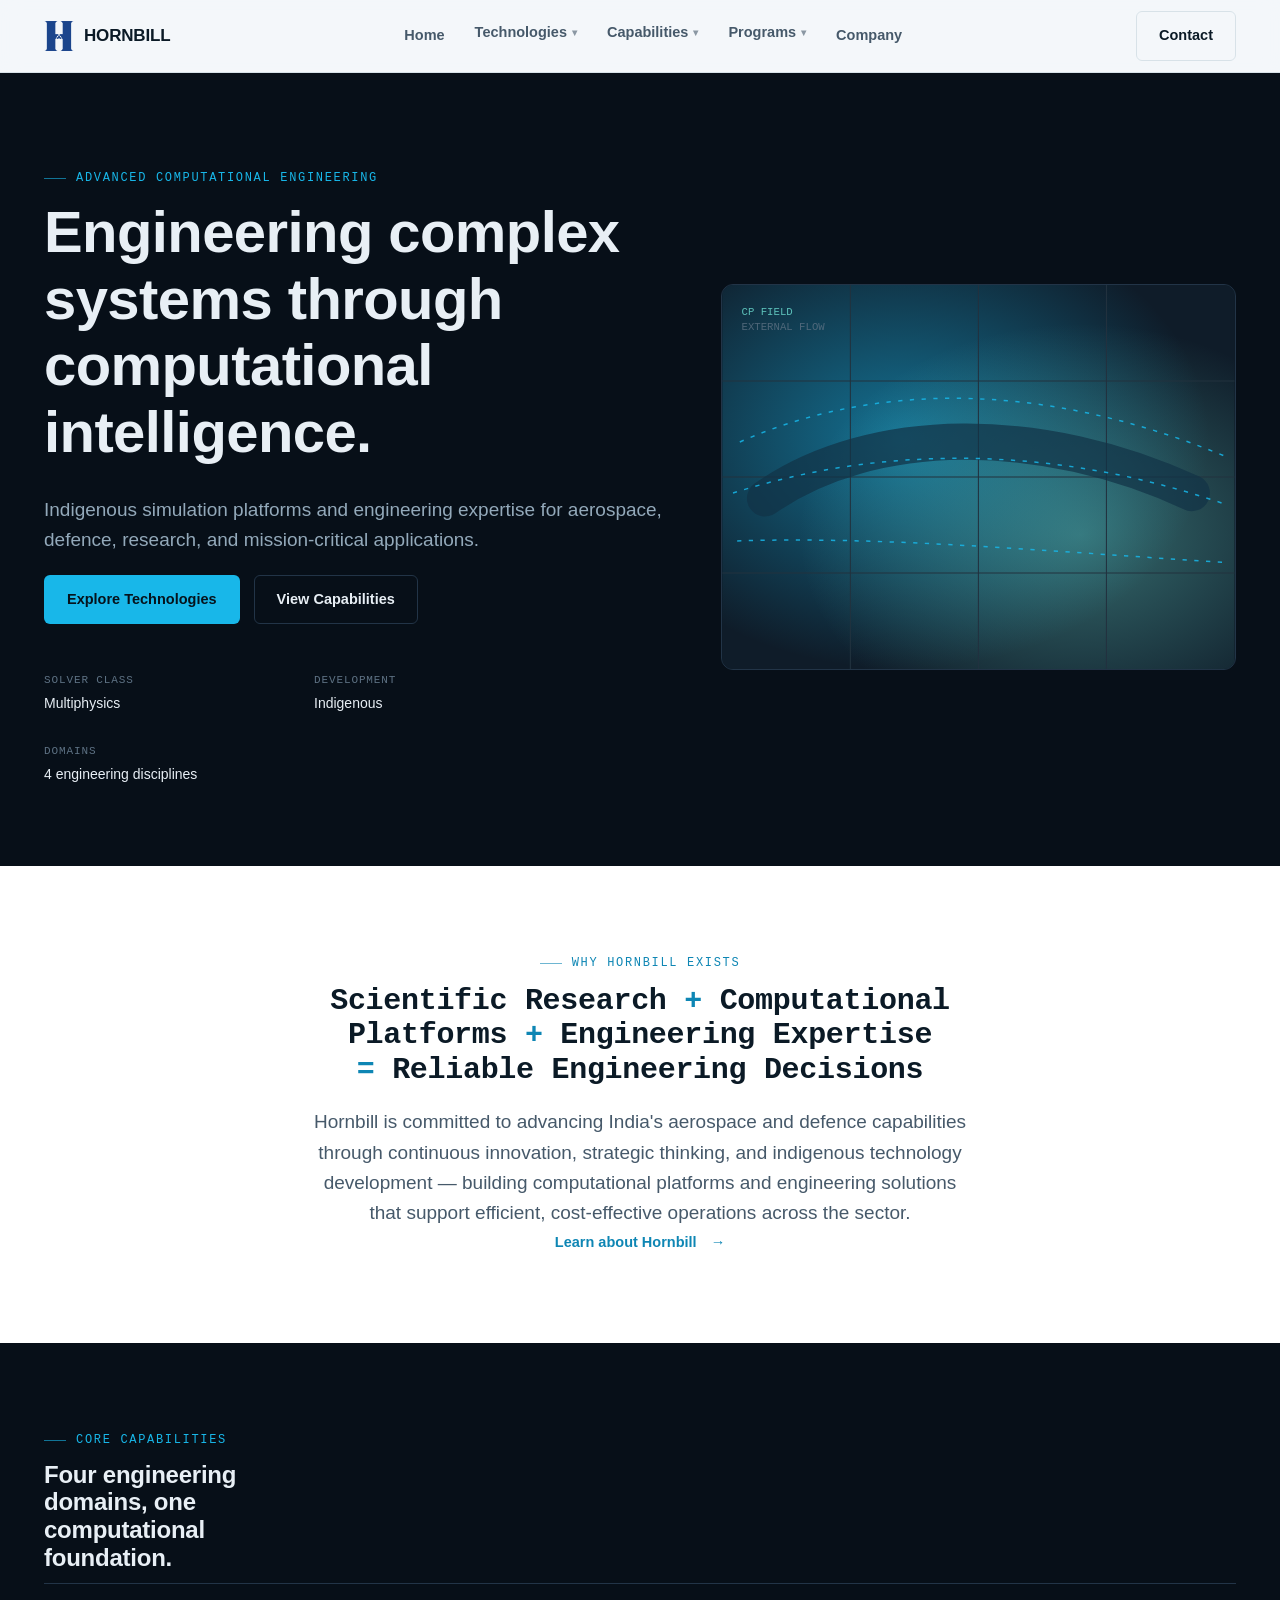
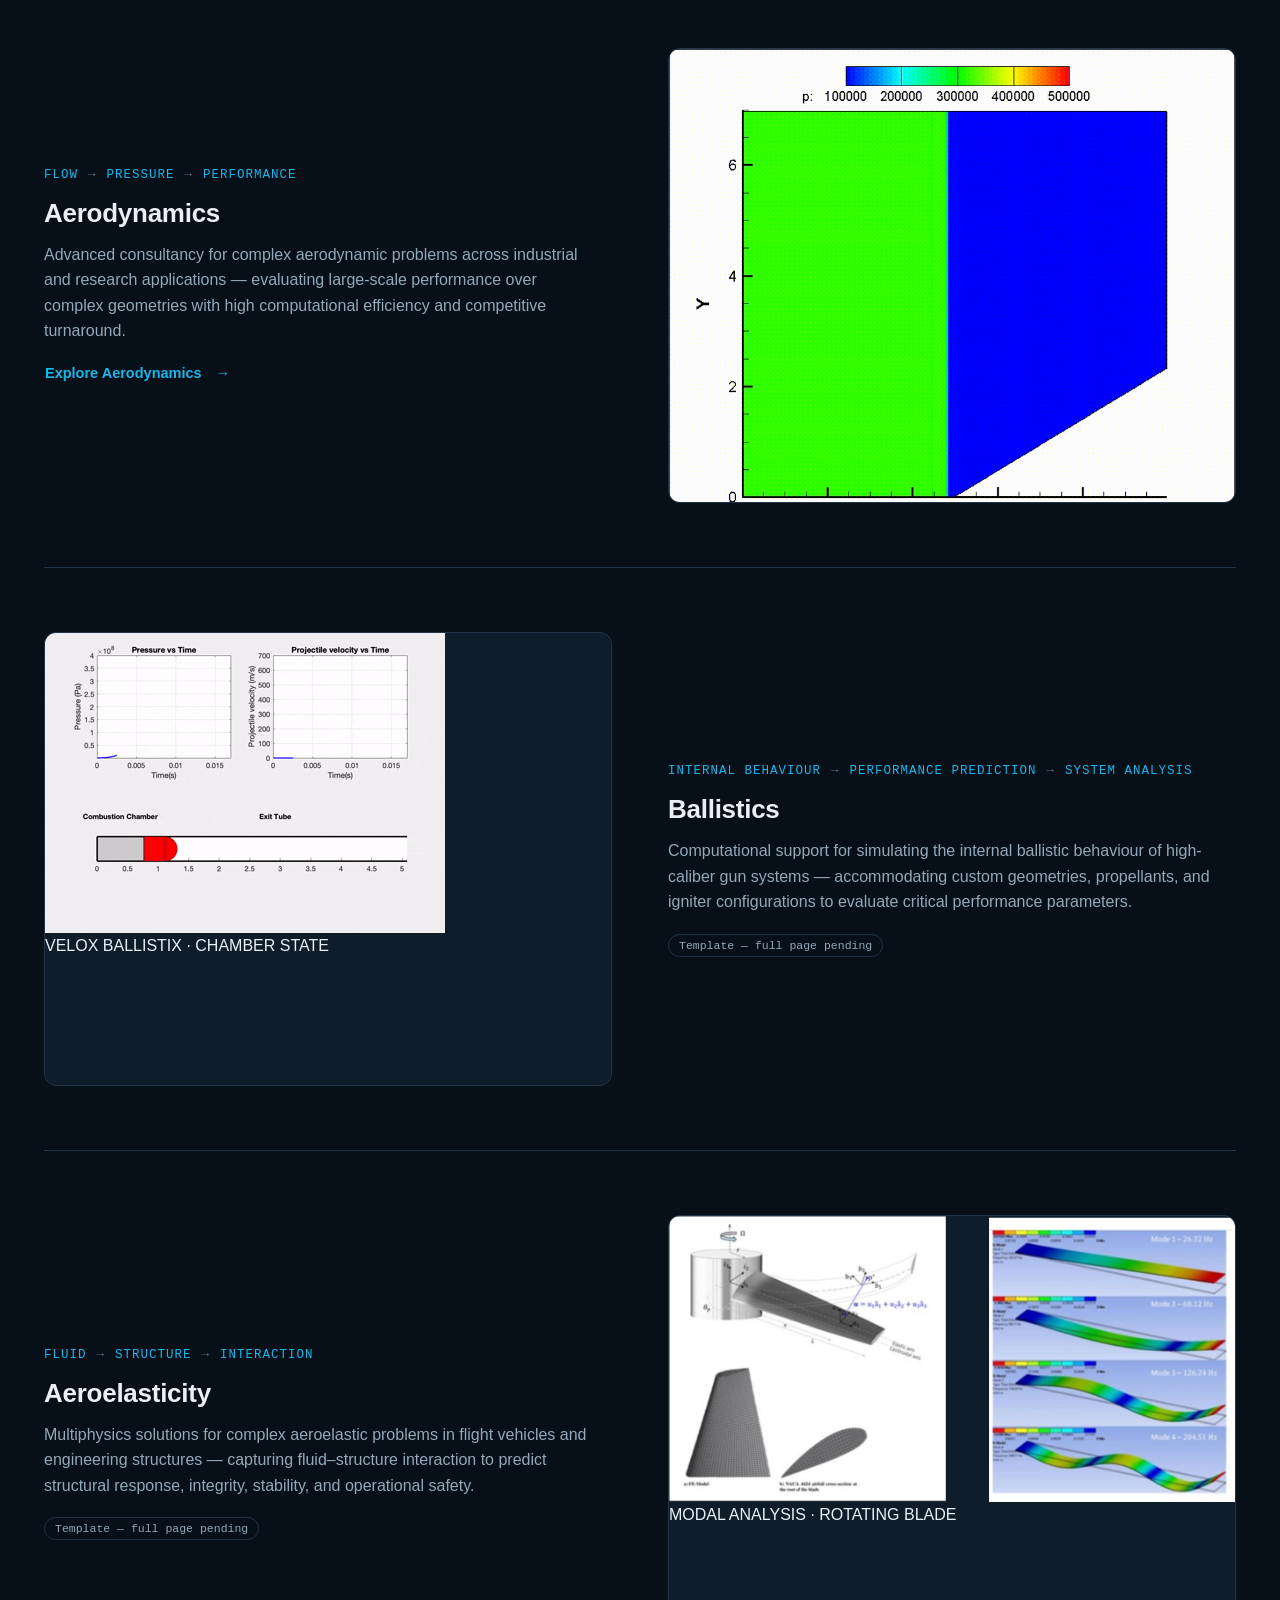
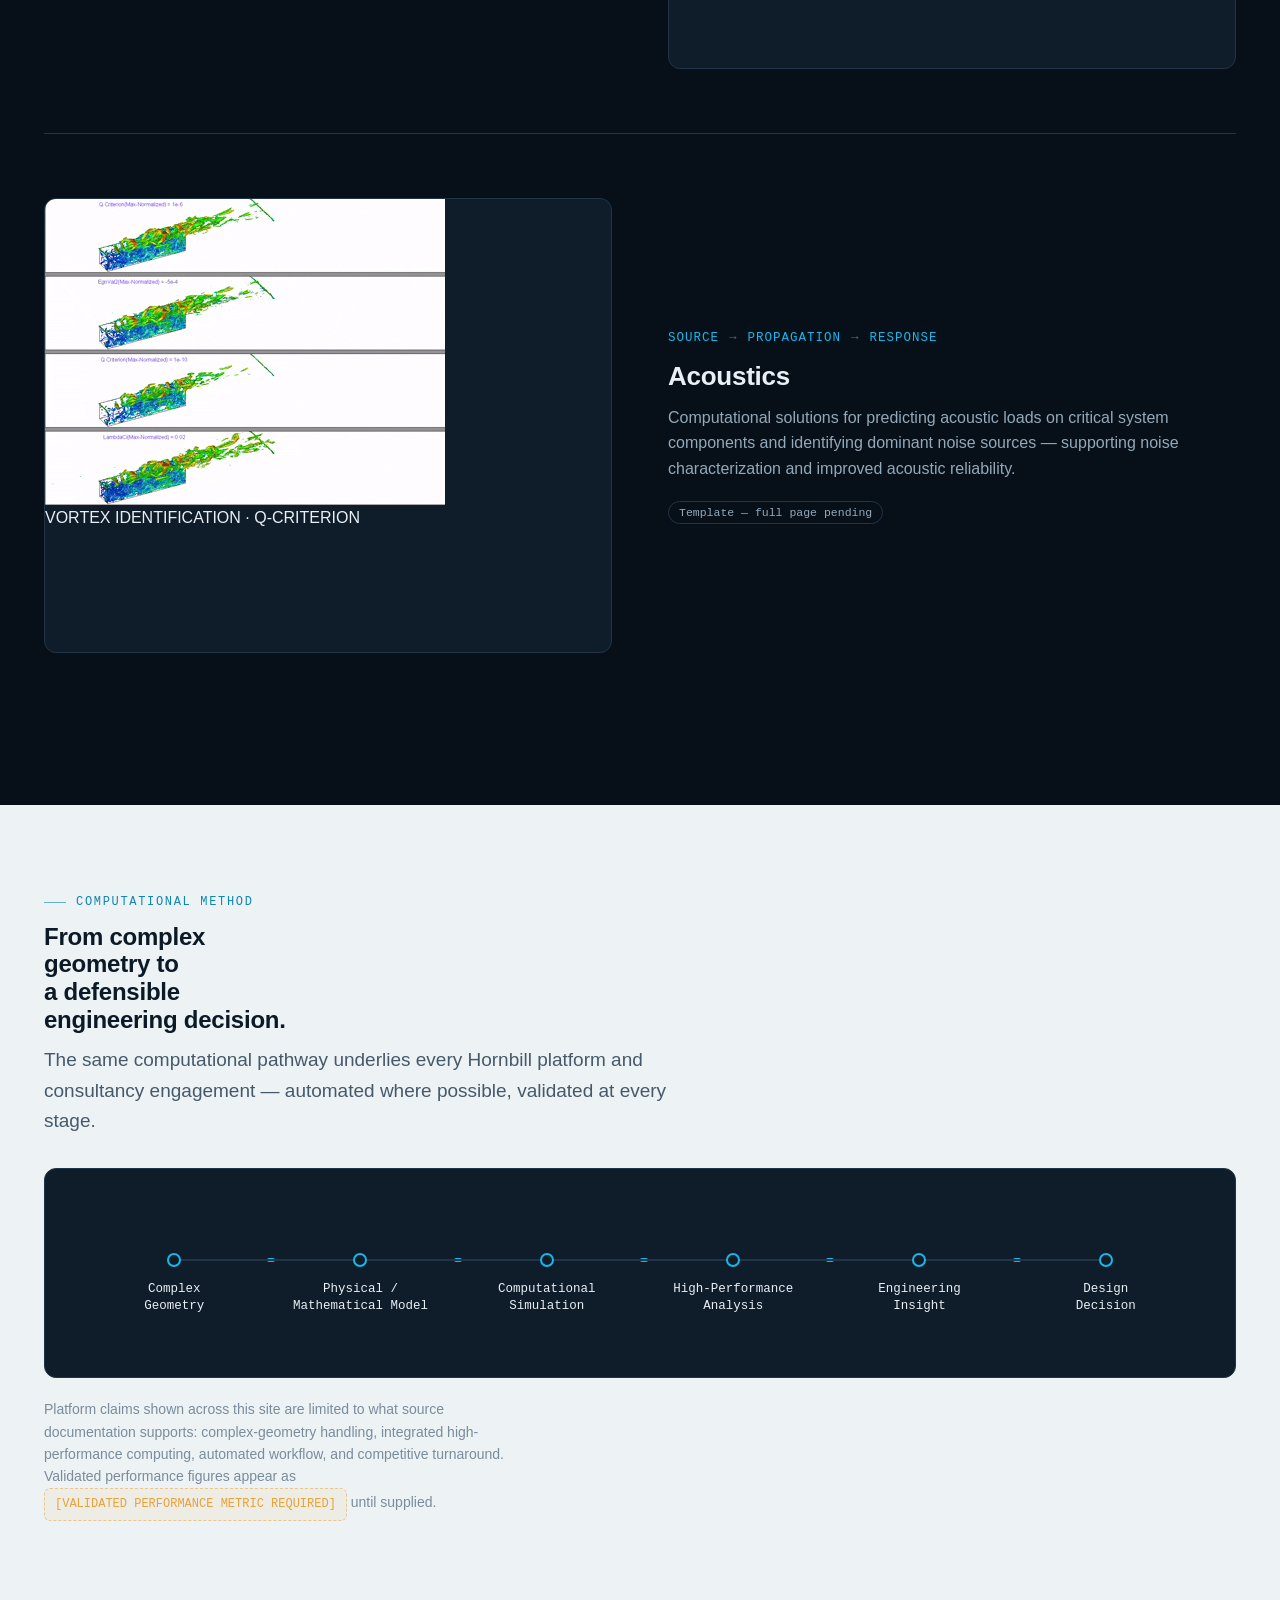
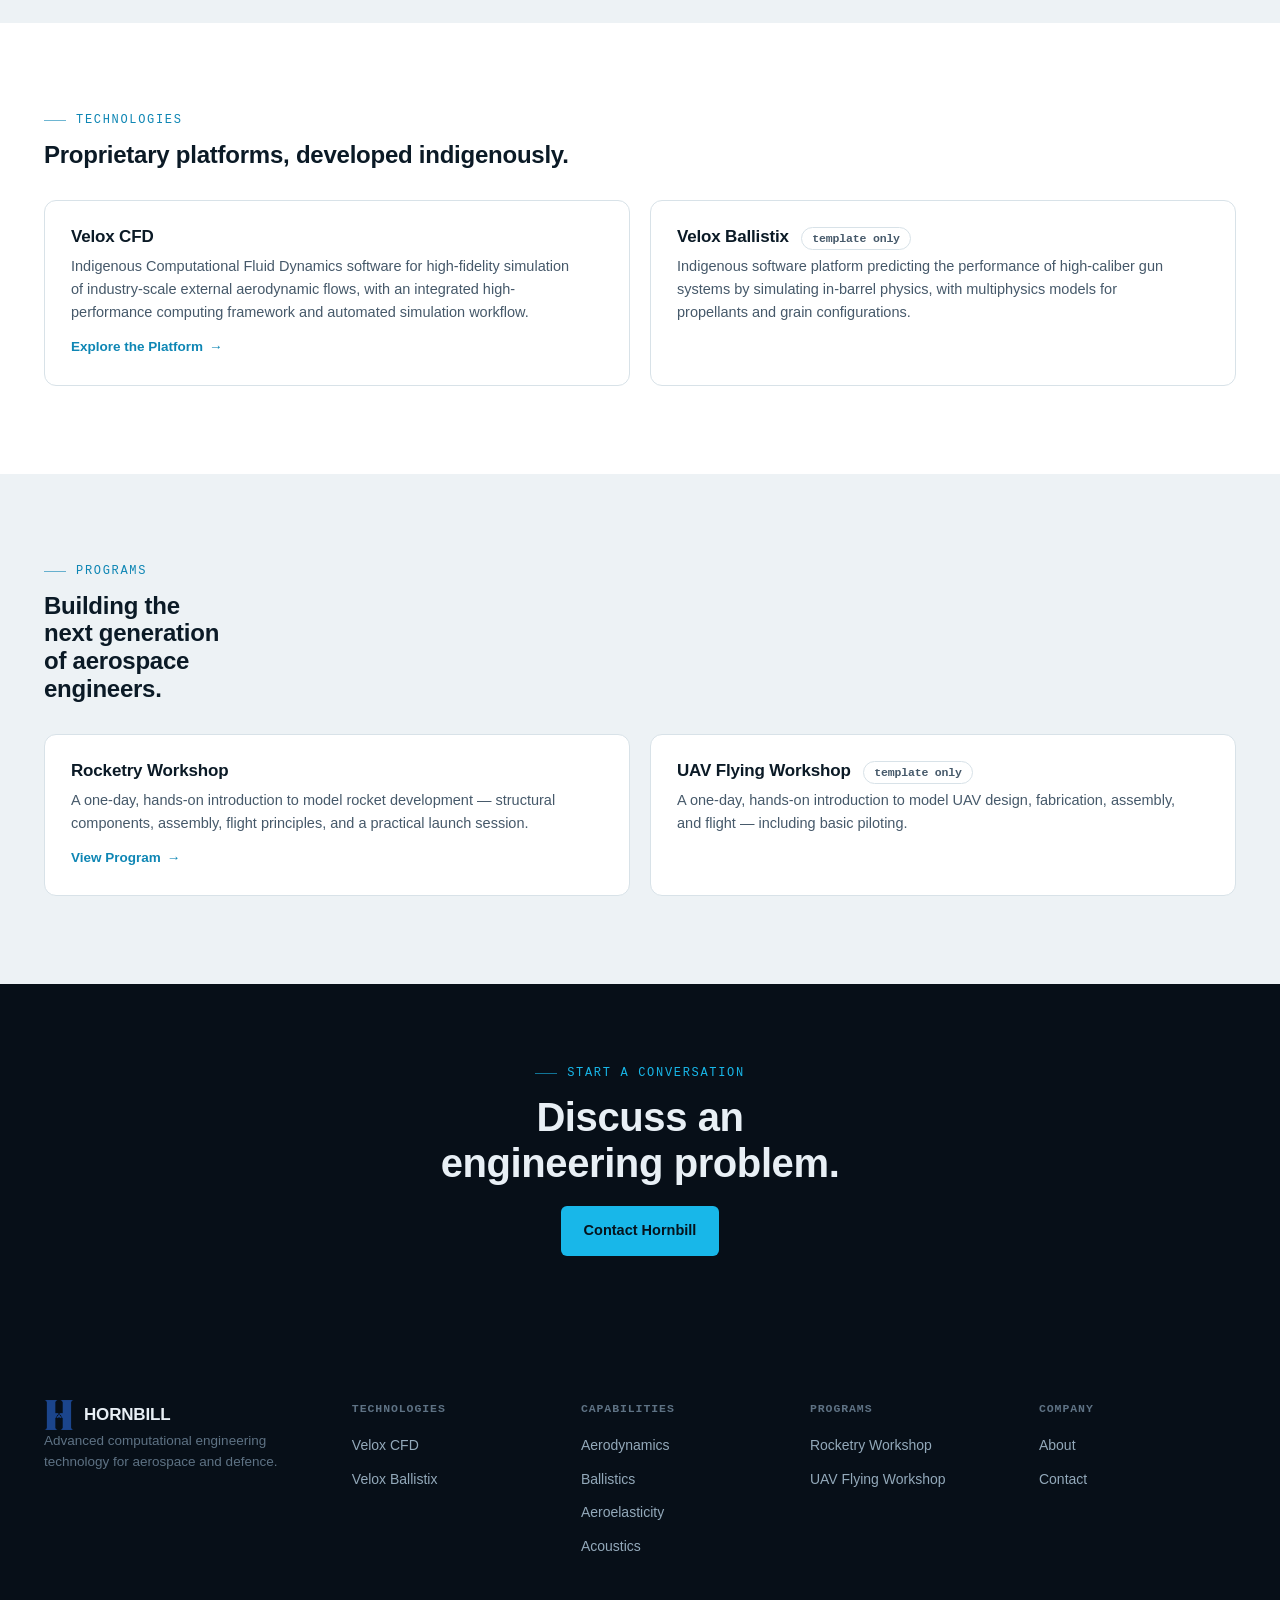
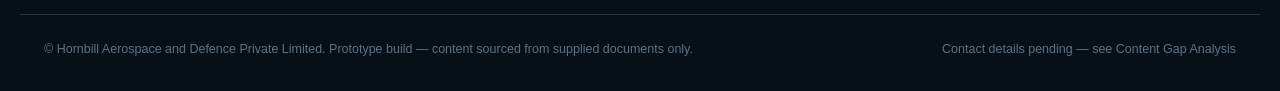
==== commit 5039623f: "Add files via upload" ====
--- a/index.html
+++ b/index.html
@@ -12,10 +12,7 @@
 <header class="site-header">
   <div class="container">
     <a class="brand" href="index.html">
-      <svg class="mark" viewBox="0 0 32 32" aria-hidden="true">
-        <polygon points="16,2 29,9 29,23 16,30 3,23 3,9" fill="none" stroke="#18b7e9" stroke-width="1.6"/>
-        <path d="M9 20 L16 8 L23 20 L18 20 L16 16 L14 20 Z" fill="#18b7e9"/>
-      </svg>
+      <img class="mark" src="Assets/Logo.png" alt="" width="28" height="28">
       <span class="name">HORNBILL</span>
     </a>
     <nav class="primary-nav" aria-label="Primary">
@@ -133,17 +130,9 @@
           <p>Advanced consultancy for complex aerodynamic problems across industrial and research applications — evaluating large-scale performance over complex geometries with high computational efficiency and competitive turnaround.</p>
           <a class="btn btn-text" href="aerodynamics.html">Explore Aerodynamics</a>
         </div>
-        <div class="m-visual" aria-hidden="true">
-          <svg viewBox="0 0 400 320" width="100%" height="100%">
-            <rect width="400" height="320" fill="#0f1c29"/>
-            <path d="M60 200 C 130 150, 260 150, 350 195" fill="none" stroke="#123246" stroke-width="24" stroke-linecap="round"/>
-            <g fill="none" stroke="#18b7e9" stroke-width="1.3" opacity="0.85">
-              <path d="M20 140 C 140 100, 260 100, 380 150" stroke-dasharray="3 6"/>
-              <path d="M20 175 C 140 150, 270 150, 380 190" stroke-dasharray="3 6"/>
-              <path d="M20 215 C 150 210, 270 225, 380 235" stroke-dasharray="3 6"/>
-              <path d="M20 250 C 150 255, 270 265, 380 270" stroke-dasharray="3 6" opacity="0.5"/>
-            </g>
-          </svg>
+        <div class="m-visual">
+          <img src="Assets/aerodynamics.gif" alt="CFD simulation showing a pressure field over a wedge geometry, from Hornbill's aerodynamic solver" loading="lazy">
+          <span class="figcaption">VELOX CFD &middot; PRESSURE FIELD</span>
         </div>
       </div>
 
@@ -154,15 +143,9 @@
           <p>Computational support for simulating the internal ballistic behaviour of high-caliber gun systems — accommodating custom geometries, propellants, and igniter configurations to evaluate critical performance parameters.</p>
           <span class="tag">Template — full page pending</span>
         </div>
-        <div class="m-visual" aria-hidden="true">
-          <svg viewBox="0 0 400 320" width="100%" height="100%">
-            <rect width="400" height="320" fill="#0f1c29"/>
-            <rect x="40" y="140" width="300" height="40" fill="none" stroke="#22323f" stroke-width="1.5"/>
-            <line x1="40" y1="160" x2="340" y2="160" stroke="#22323f" stroke-dasharray="2 4"/>
-            <polyline points="55,255 90,230 130,190 175,150 225,140 275,150 320,165" fill="none" stroke="#6fe3d6" stroke-width="1.6"/>
-            <g stroke="#22323f"><line x1="55" y1="270" x2="330" y2="270"/><line x1="55" y1="270" x2="55" y2="130"/></g>
-            <text x="55" y="285" fill="#5e7284" font-family="ui-monospace,Consolas,monospace" font-size="9">CHAMBER PRESSURE / TRAVEL</text>
-          </svg>
+        <div class="m-visual">
+          <img src="Assets/ballistics.gif" alt="Internal ballistics simulation showing chamber pressure and projectile velocity over time alongside a combustion-chamber state diagram" loading="lazy">
+          <span class="figcaption">VELOX BALLISTIX &middot; CHAMBER STATE</span>
         </div>
       </div>
 
@@ -173,17 +156,9 @@
           <p>Multiphysics solutions for complex aeroelastic problems in flight vehicles and engineering structures — capturing fluid–structure interaction to predict structural response, integrity, stability, and operational safety.</p>
           <span class="tag">Template — full page pending</span>
         </div>
-        <div class="m-visual" aria-hidden="true">
-          <svg viewBox="0 0 400 320" width="100%" height="100%">
-            <rect width="400" height="320" fill="#0f1c29"/>
-            <g fill="none" stroke="#18b7e9" stroke-width="1" opacity="0.85">
-              <path d="M40 80 Q 80 60 120 90 T 200 95 T 280 85 T 360 100"/>
-              <path d="M40 130 Q 80 105 120 138 T 200 145 T 280 133 T 360 150"/>
-              <path d="M40 180 Q 80 165 120 182 T 200 188 T 280 178 T 360 192"/>
-              <path d="M40 230 Q 80 222 120 231 T 200 234 T 280 229 T 360 238"/>
-              <path d="M60 60 L 55 250 M120 65 L 118 252 M180 68 L 180 254 M240 66 L 243 252 M300 63 L 305 250"/>
-            </g>
-          </svg>
+        <div class="m-visual">
+          <img src="Assets/aeroelasticity.png" alt="Finite-element model of a rotating blade with its NACA airfoil cross-section, alongside the first four structural vibration mode shapes" loading="lazy">
+          <span class="figcaption">MODAL ANALYSIS &middot; ROTATING BLADE</span>
         </div>
       </div>
 
@@ -194,16 +169,9 @@
           <p>Computational solutions for predicting acoustic loads on critical system components and identifying dominant noise sources — supporting noise characterization and improved acoustic reliability.</p>
           <span class="tag">Template — full page pending</span>
         </div>
-        <div class="m-visual" aria-hidden="true">
-          <svg viewBox="0 0 400 320" width="100%" height="100%">
-            <rect width="400" height="320" fill="#0f1c29"/>
-            <circle cx="120" cy="160" r="3" fill="#6fe3d6"/>
-            <g fill="none" stroke="#18b7e9">
-              <circle cx="120" cy="160" r="30" opacity="0.7"><animate attributeName="r" values="20;110" dur="4s" repeatCount="indefinite"/><animate attributeName="opacity" values="0.7;0" dur="4s" repeatCount="indefinite"/></circle>
-              <circle cx="120" cy="160" r="30" opacity="0.5"><animate attributeName="r" values="20;110" dur="4s" begin="1.3s" repeatCount="indefinite"/><animate attributeName="opacity" values="0.6;0" dur="4s" begin="1.3s" repeatCount="indefinite"/></circle>
-              <circle cx="120" cy="160" r="30" opacity="0.4"><animate attributeName="r" values="20;110" dur="4s" begin="2.6s" repeatCount="indefinite"/><animate attributeName="opacity" values="0.5;0" dur="4s" begin="2.6s" repeatCount="indefinite"/></circle>
-            </g>
-          </svg>
+        <div class="m-visual">
+          <img src="Assets/acoustics.gif" alt="Vortex flow structures identified via Q-criterion, used to locate the dominant sources of flow-generated noise" loading="lazy">
+          <span class="figcaption">VORTEX IDENTIFICATION &middot; Q-CRITERION</span>
         </div>
       </div>
     </div>
@@ -285,10 +253,7 @@
   <div class="container footer-grid">
     <div class="footer-brand">
       <div class="brand" style="color:var(--text-on-dark)">
-        <svg class="mark" viewBox="0 0 32 32" aria-hidden="true">
-          <polygon points="16,2 29,9 29,23 16,30 3,23 3,9" fill="none" stroke="#18b7e9" stroke-width="1.6"/>
-          <path d="M9 20 L16 8 L23 20 L18 20 L16 16 L14 20 Z" fill="#18b7e9"/>
-        </svg>
+        <img class="mark" src="Assets/Logo.png" alt="" width="28" height="28">
         <span class="name">HORNBILL</span>
       </div>
       <p>Advanced computational engineering technology for aerospace and defence.</p>
@@ -311,7 +276,7 @@
     </div>
   </div>
   <div class="container footer-bottom">
-    <span>&copy; Hornbill. Prototype build — content sourced from supplied documents only.</span>
+    <span>&copy; Hornbill Aerospace and Defence Private Limited. Prototype build — content sourced from supplied documents only.</span>
     <span>Contact details pending — see Content Gap Analysis</span>
   </div>
 </footer>
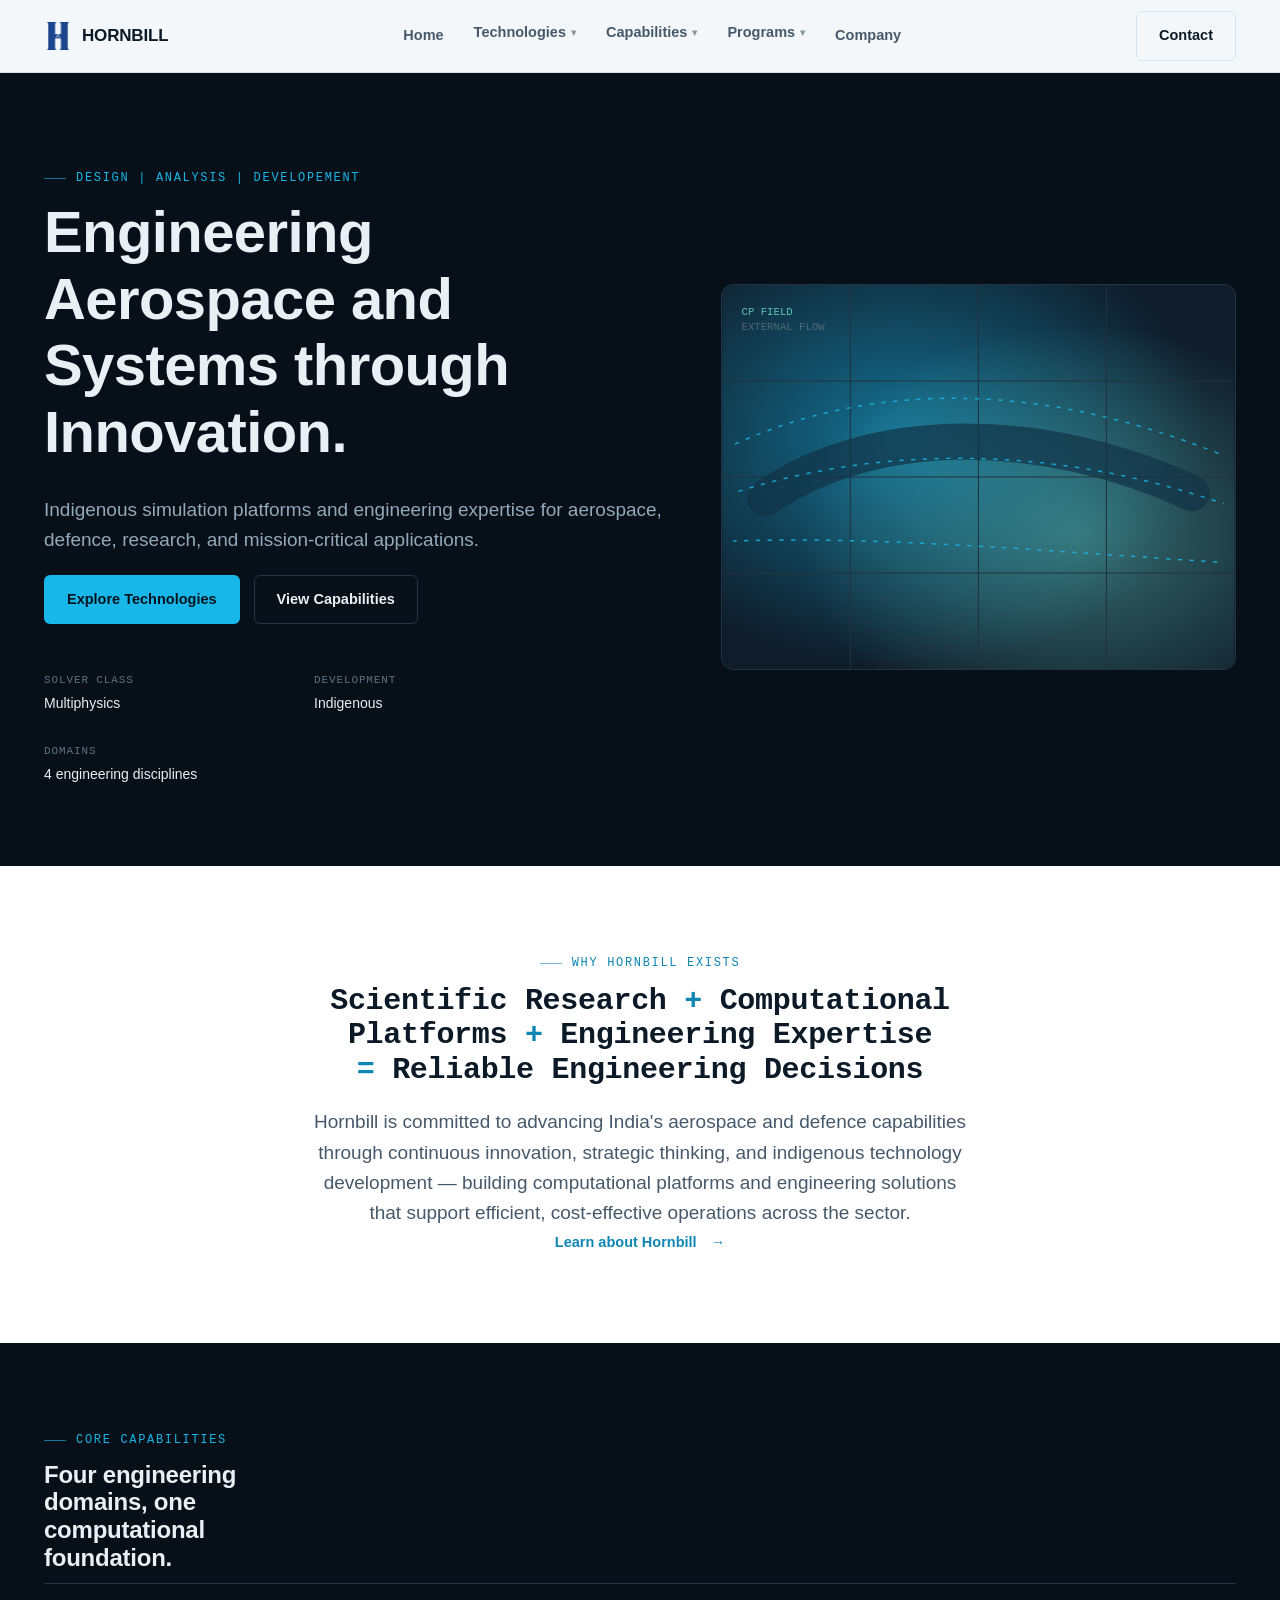
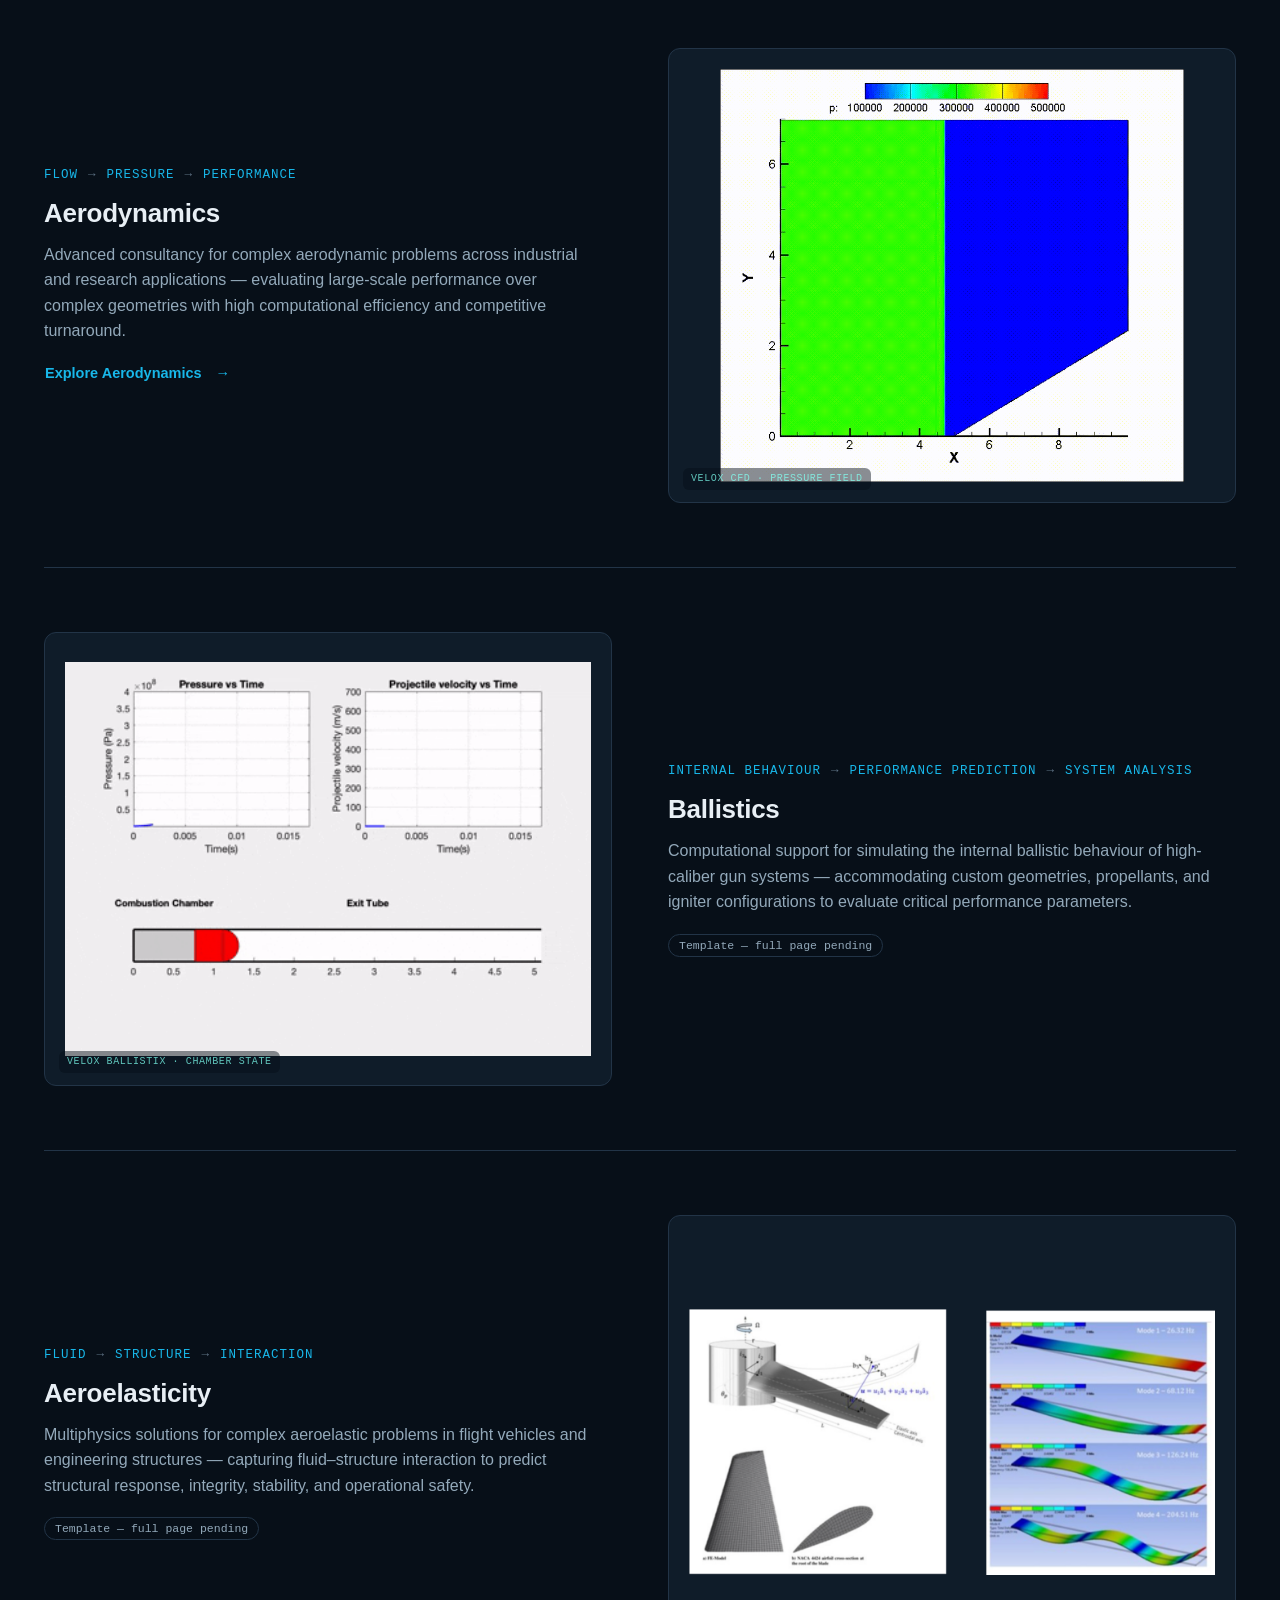
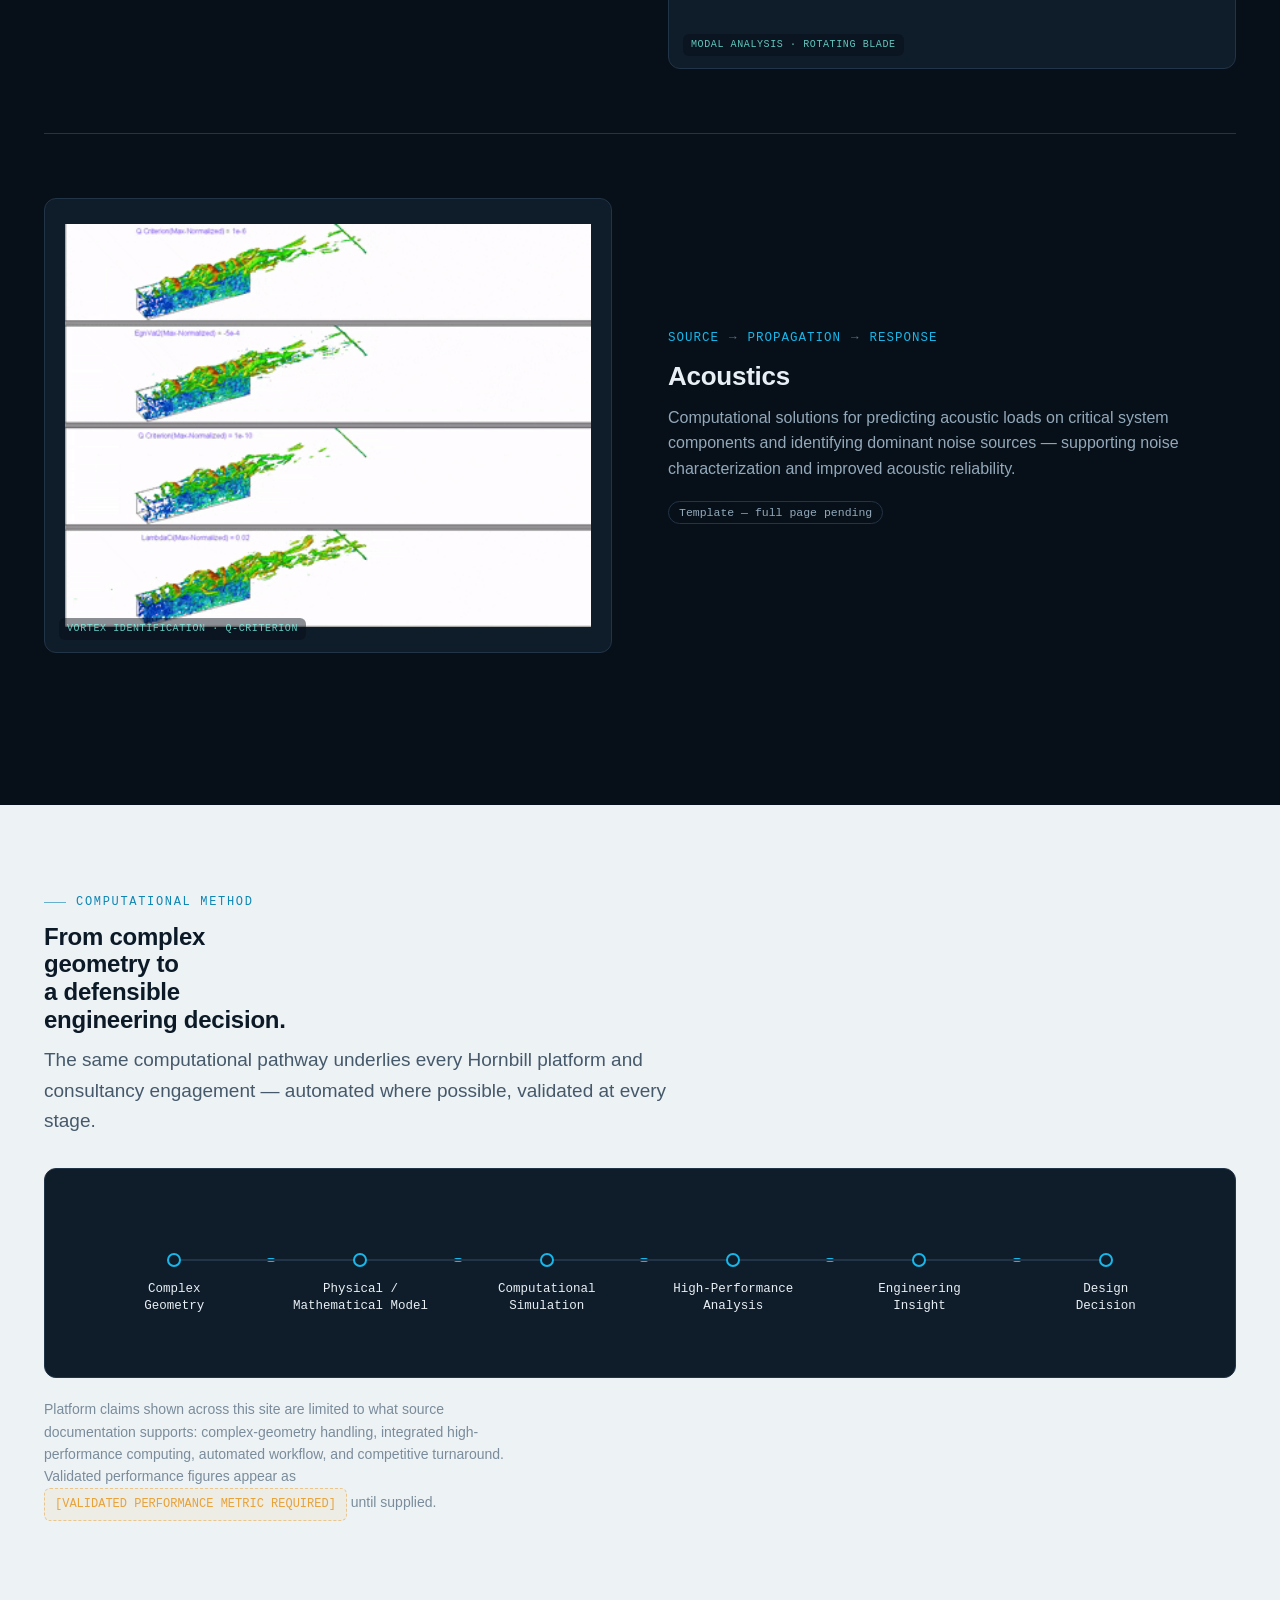
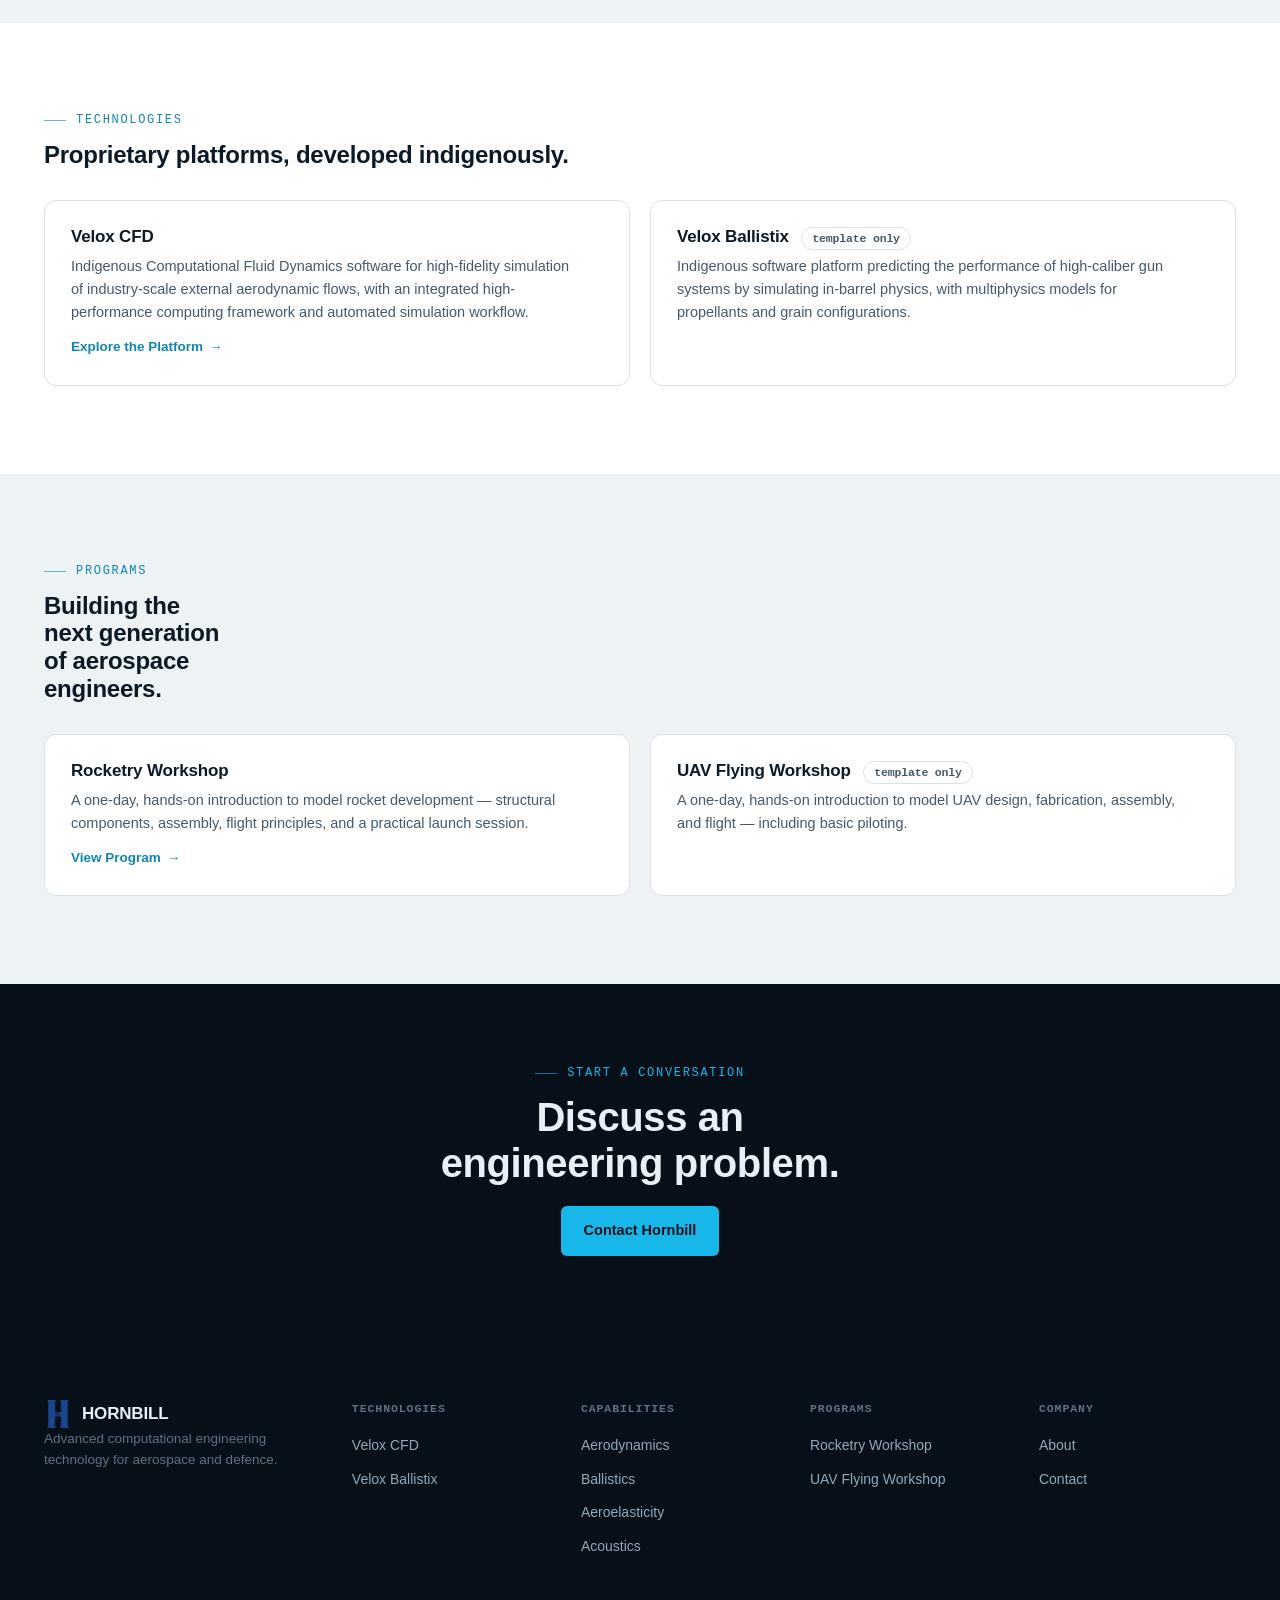
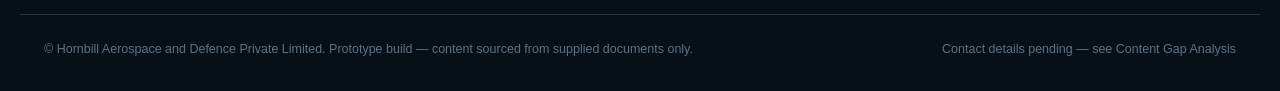
==== commit 36dd546a: "Update index.html" ====
--- a/index.html
+++ b/index.html
@@ -58,8 +58,8 @@
   <section class="section--dark hero">
     <div class="container hero-grid">
       <div>
-        <div class="eyebrow">Advanced Computational Engineering</div>
-        <h1>Engineering complex systems through computational intelligence.</h1>
+        <div class="eyebrow">DESIGN | ANALYSIS | DEVELOPEMENT</div>
+        <h1>Engineering Aerospace and Systems through Innovation.</h1>
         <p class="lede">Indigenous simulation platforms and engineering expertise for aerospace, defence, research, and mission-critical applications.</p>
         <div class="btn-row">
           <a class="btn btn-primary" href="#technologies">Explore Technologies</a>
--- a/css/style.css
+++ b/css/style.css
@@ -143,7 +143,7 @@
 }
 .site-header .container { display: flex; align-items: center; justify-content: space-between; height: 72px; }
 .brand { display: flex; align-items: center; gap: 10px; font-family: var(--font-display); font-weight: 700; font-size: 17px; color: var(--ink); }
-.brand .mark { width: 30px; height: 30px; flex-shrink: 0; }
+.brand .mark { width: 28px; height: 28px; flex-shrink: 0; object-fit: contain; }
 .brand .name { letter-spacing: -0.01em; }
 
 .primary-nav { display: flex; align-items: center; gap: 4px; }
@@ -226,6 +226,18 @@
 .m-arc span:not(:last-child)::after { content: "→"; margin-left: 10px; color: var(--text-faint-on-dark); }
 .module h3 { font-size: 26px; }
 .m-visual { border-radius: var(--radius-md); overflow: hidden; border: 1px solid var(--border-dark); background: var(--navy-800); aspect-ratio: 5/4; }
+
+/* Real simulation media (photos/GIFs/PNGs from Assets) sit letterboxed inside the
+   dark instrument-panel visuals, alongside the hand-drawn SVG motifs used elsewhere. */
+.visual img, .m-visual img {
+  width: 100%; height: 100%; object-fit: contain; padding: 20px; box-sizing: border-box;
+}
+.visual .figcaption, .m-visual .figcaption {
+  position: absolute; left: 14px; bottom: 12px; font-family: var(--font-mono); font-size: 10px;
+  letter-spacing: 0.06em; text-transform: uppercase; color: var(--turquoise); opacity: 0.85;
+  background: rgba(7, 15, 24, 0.55); padding: 3px 8px; border-radius: var(--radius-sm);
+}
+.visual, .m-visual { position: relative; }
 
 /* ---------- Workflow diagram ---------- */
 .workflow { display: flex; gap: 0; overflow-x: auto; padding: 8px 0 18px; margin-top: 32px; }
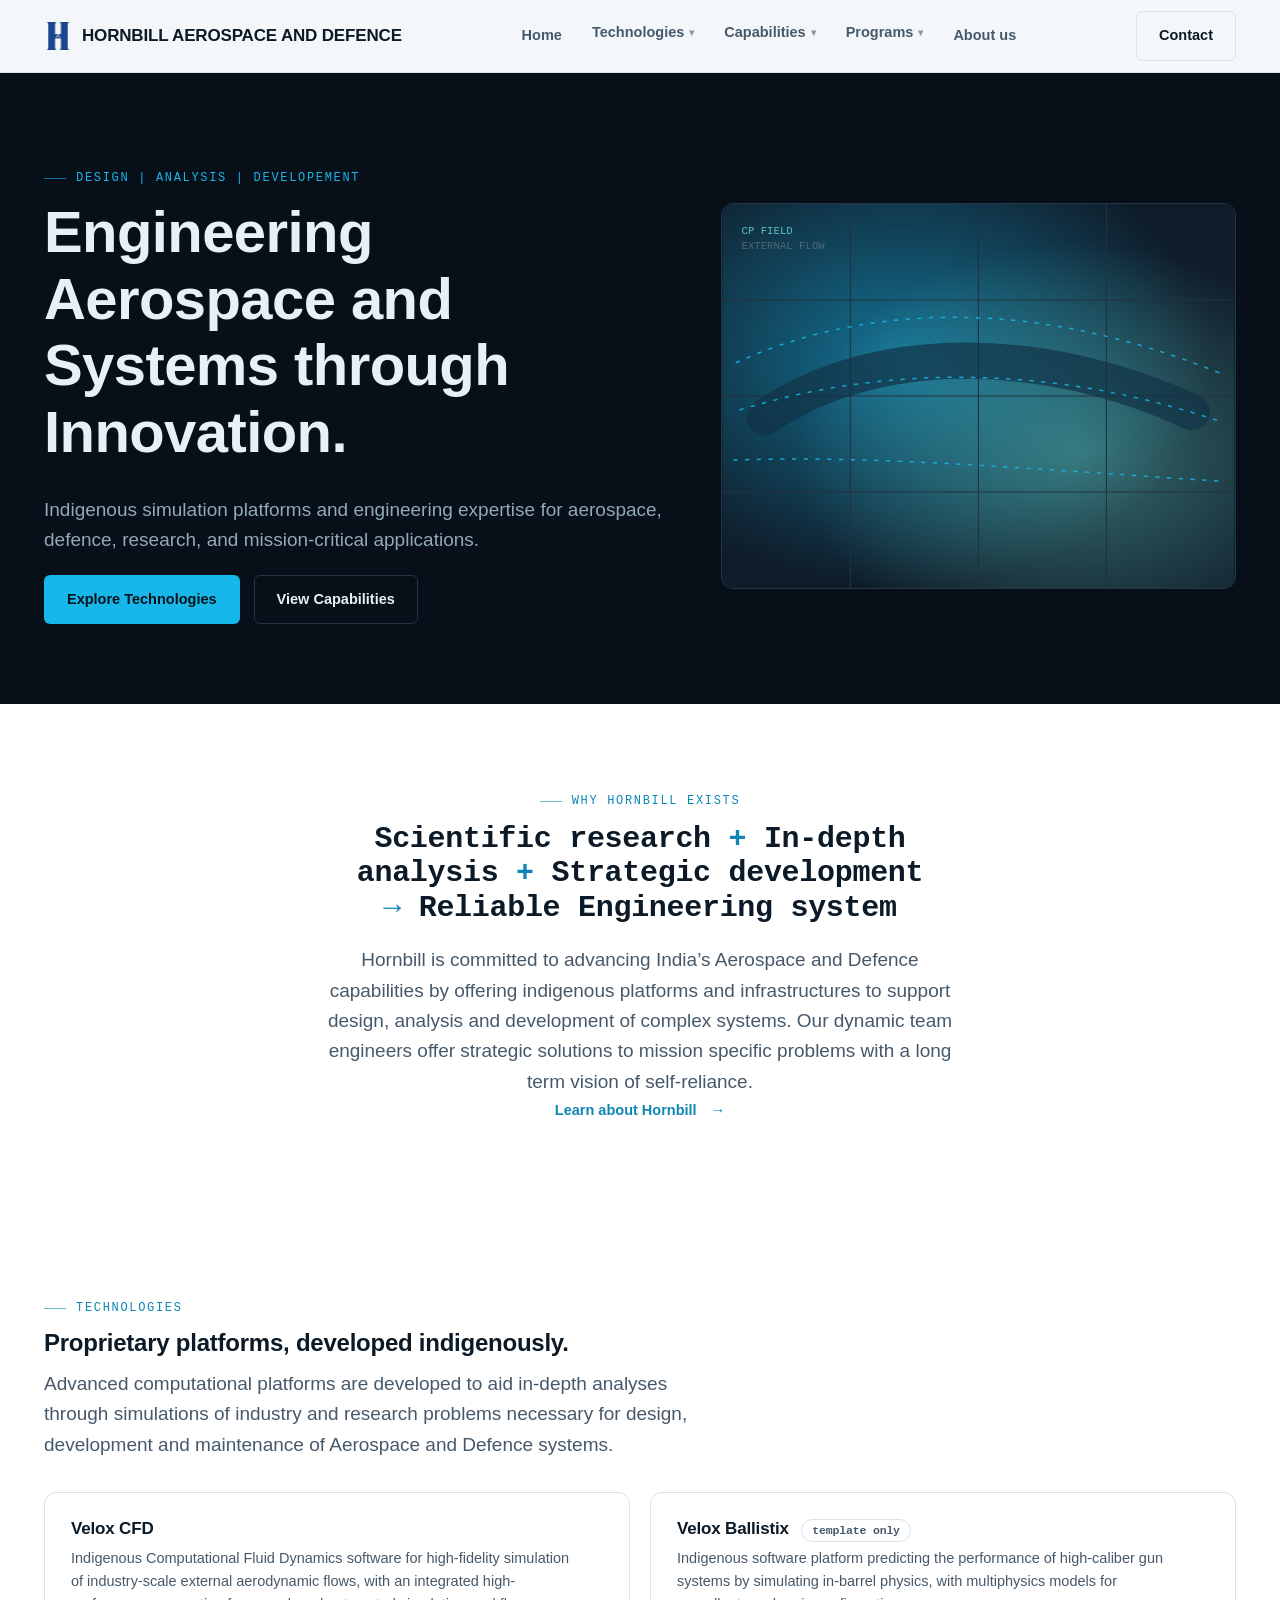
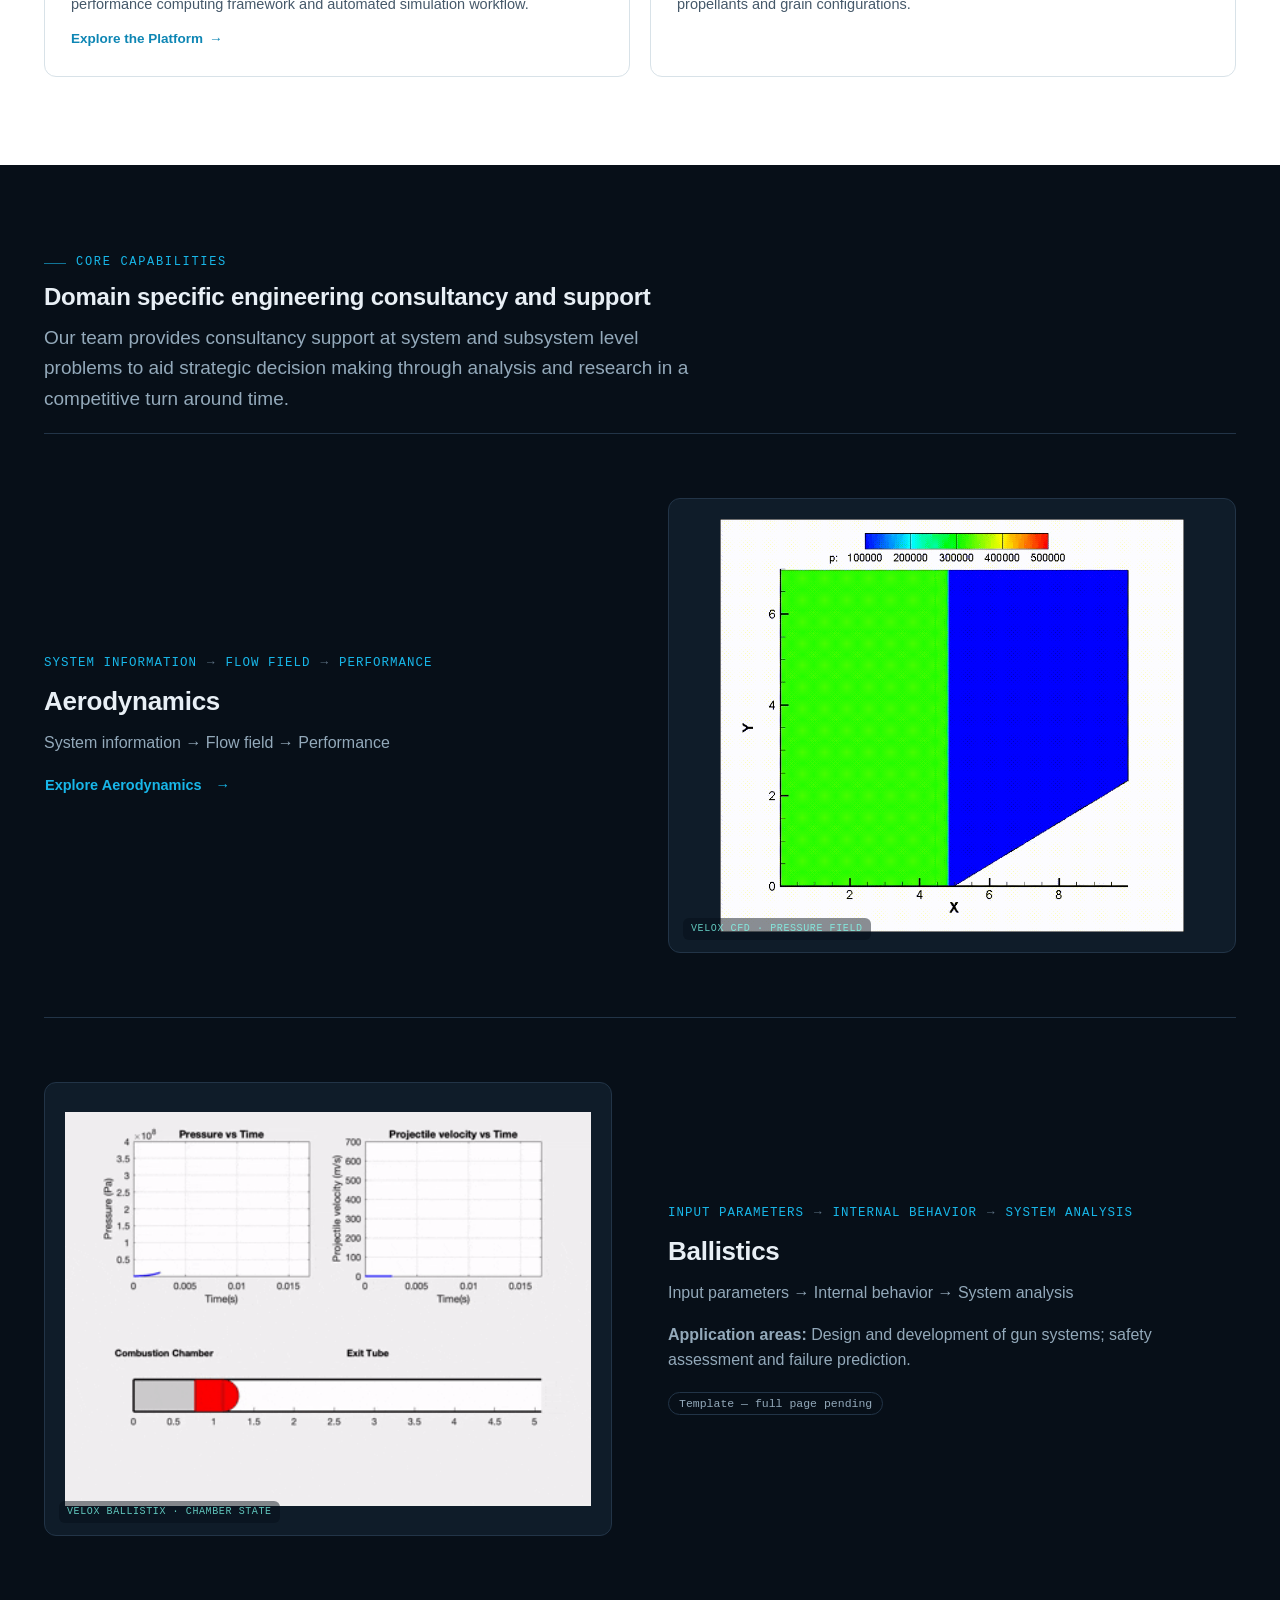
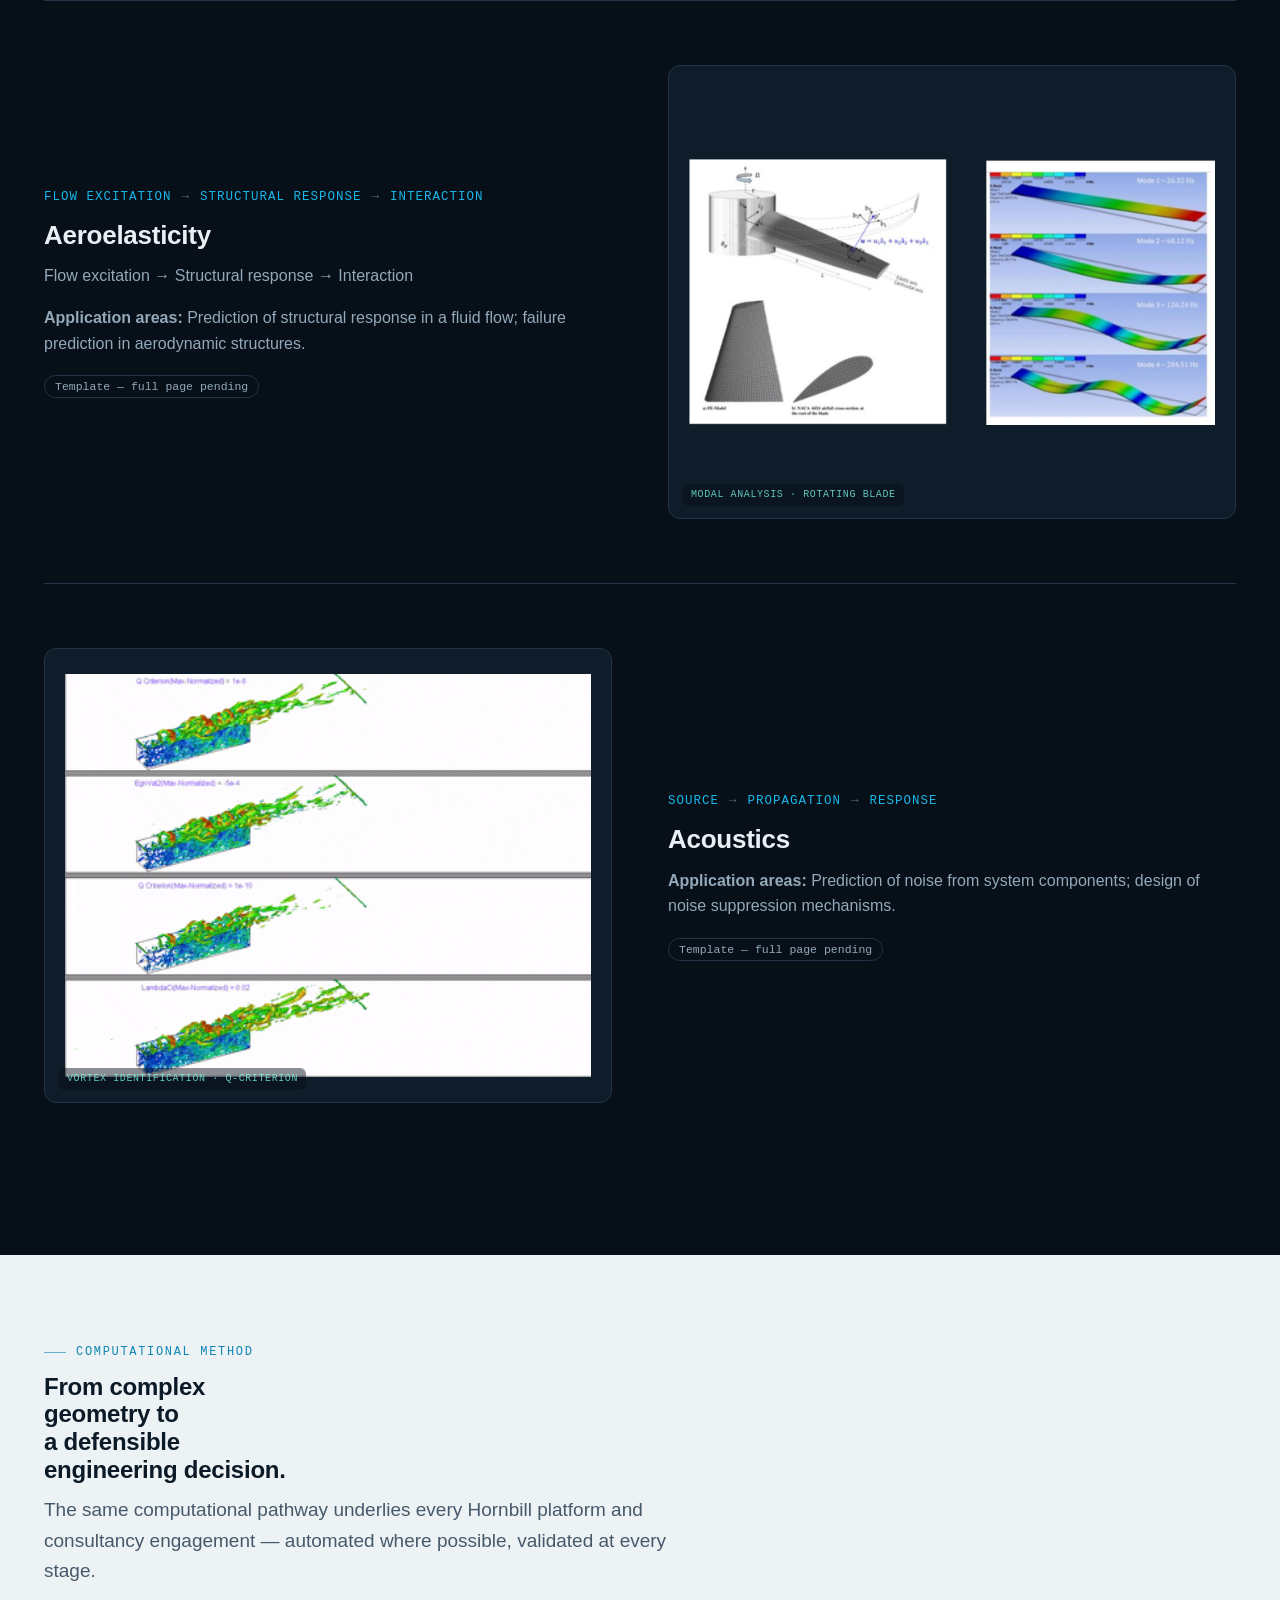
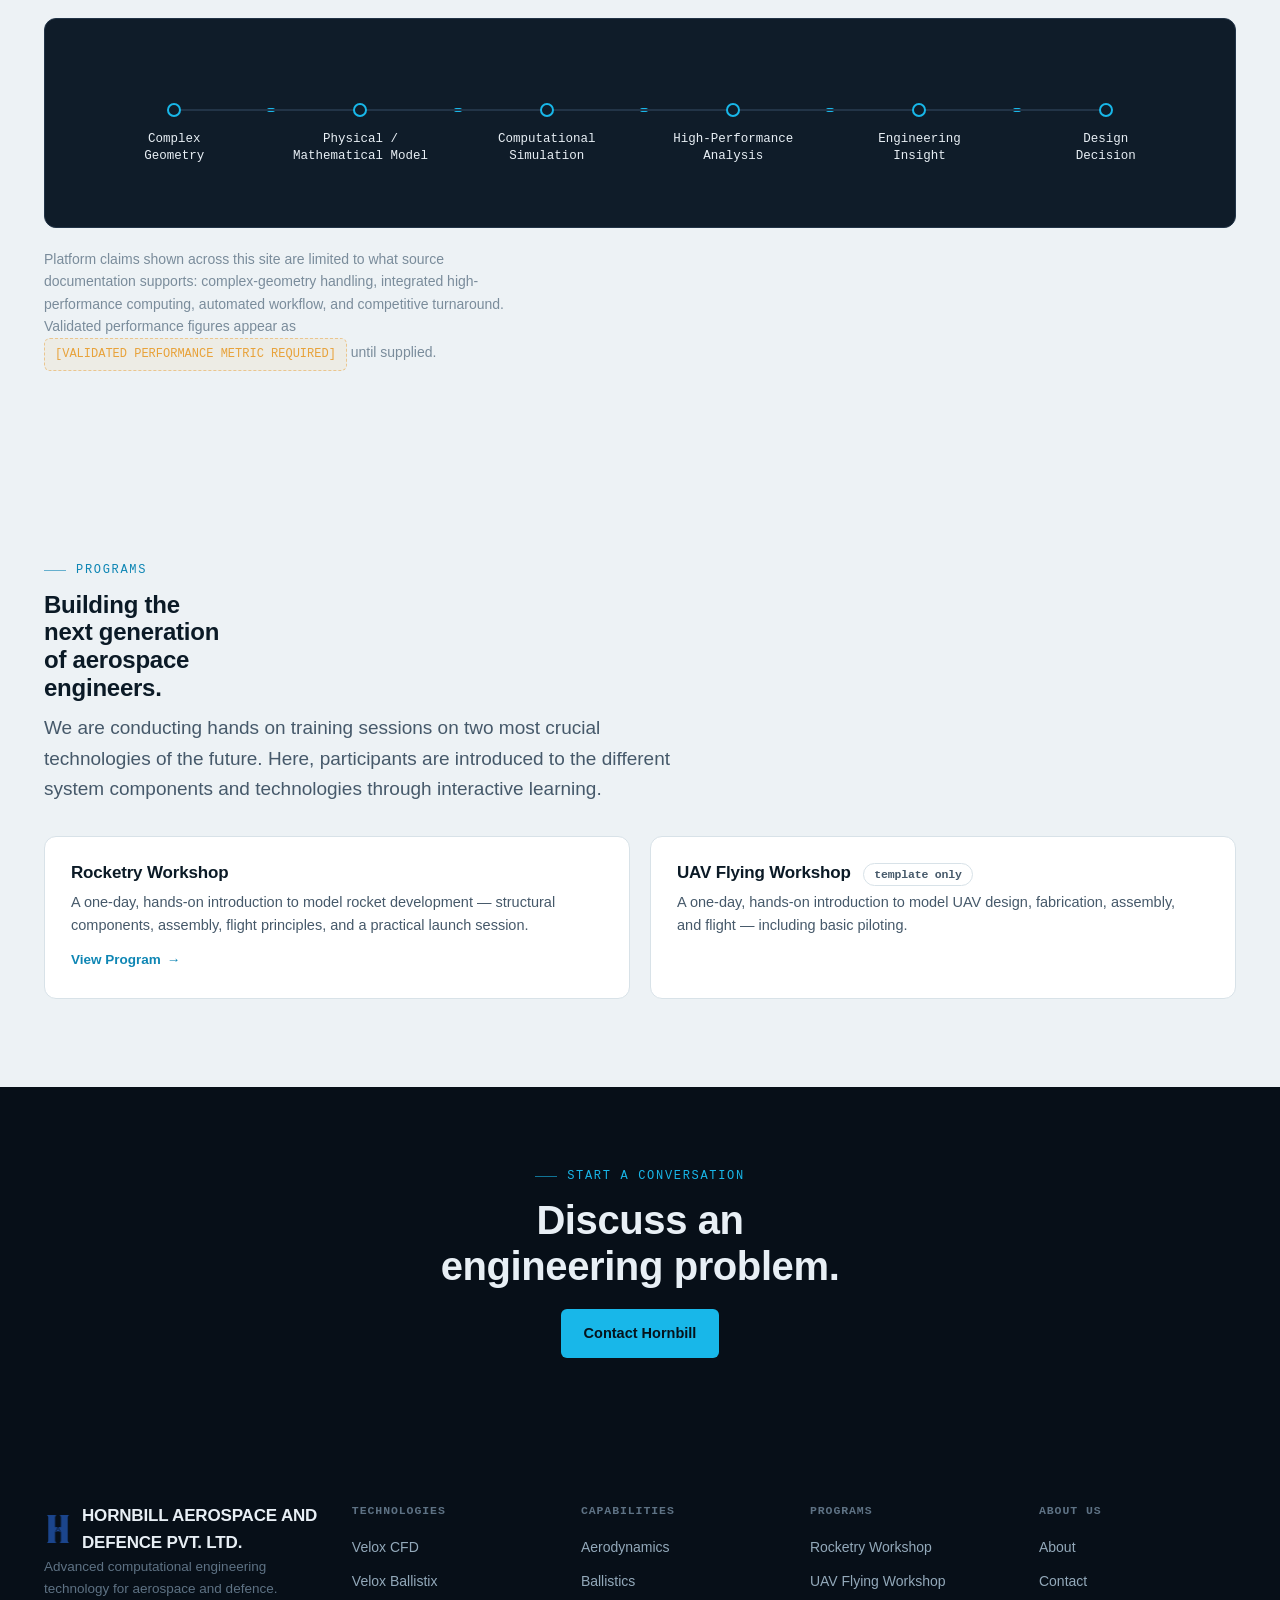
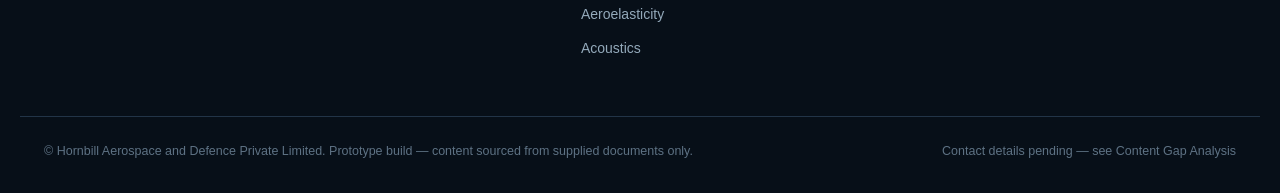
==== commit 11eef1f6: "Update index.html" ====
--- a/index.html
+++ b/index.html
@@ -3,7 +3,7 @@
 <head>
 <meta charset="UTF-8">
 <meta name="viewport" content="width=device-width, initial-scale=1.0">
-<title>Hornbill — Advanced Computational Engineering for Aerospace &amp; Defence</title>
+<title>Hornbill Aerospace and Defence Private Limited</title>
 <meta name="description" content="Indigenous simulation platforms and engineering consultancy in aerodynamics, ballistics, aeroelasticity, and acoustics.">
 <link rel="stylesheet" href="css/style.css">
 </head>
@@ -13,7 +13,9 @@
   <div class="container">
     <a class="brand" href="index.html">
       <img class="mark" src="Assets/Logo.png" alt="" width="28" height="28">
-      <span class="name">HORNBILL</span>
+      <!-- <span class="name company-name">HORNBILL AEROSPACE AND DEFENCE PVT. LTD.</span> -->
+      <span class="name company-name">HORNBILL AEROSPACE AND DEFENCE</span>
+
     </a>
     <nav class="primary-nav" aria-label="Primary">
       <ul>
@@ -42,7 +44,7 @@
             <div class="m-item is-pending"><span class="m-title">UAV Flying Workshop <span class="m-soon">template only</span></span><span class="m-desc">One-day model UAV build &amp; flight</span></div>
           </div>
         </li>
-        <li class="nav-item"><a href="company.html">Company</a></li>
+        <li class="nav-item"><a href="company.html">About us</a></li>
       </ul>
     </nav>
     <div class="header-cta">
@@ -64,11 +66,6 @@
         <div class="btn-row">
           <a class="btn btn-primary" href="#technologies">Explore Technologies</a>
           <a class="btn btn-outline" href="#capabilities">View Capabilities</a>
-        </div>
-        <div class="grid cols-3" style="margin-top:40px;max-width:520px">
-          <div class="hero-field"><div class="k">Solver Class</div><div class="v">Multiphysics</div></div>
-          <div class="hero-field"><div class="k">Development</div><div class="v">Indigenous</div></div>
-          <div class="hero-field"><div class="k">Domains</div><div class="v">4 engineering disciplines</div></div>
         </div>
       </div>
       <div class="visual" aria-hidden="true">
@@ -110,99 +107,19 @@
     <div class="container" style="max-width:820px;text-align:center;margin:0 auto">
       <div class="eyebrow" style="justify-content:center">Why Hornbill Exists</div>
       <h2 style="font-size:clamp(22px,3vw,30px);font-family:var(--font-mono);font-weight:600;letter-spacing:-0.01em">
-        Scientific Research <span style="color:var(--cyan-strong)">+</span> Computational Platforms <span style="color:var(--cyan-strong)">+</span> Engineering Expertise <span style="color:var(--cyan-strong)">=</span> Reliable Engineering Decisions
+        Scientific research <span style="color:var(--cyan-strong)">+</span> In-depth analysis <span style="color:var(--cyan-strong)">+</span> Strategic development <span style="color:var(--cyan-strong)">→</span> Reliable Engineering system
       </h2>
-      <p class="lede" style="margin:20px auto 0">Hornbill is committed to advancing India's aerospace and defence capabilities through continuous innovation, strategic thinking, and indigenous technology development — building computational platforms and engineering solutions that support efficient, cost-effective operations across the sector.</p>
+      <p class="lede" style="margin:20px auto 0">Hornbill is committed to advancing India’s Aerospace and Defence capabilities by offering indigenous platforms and infrastructures to support design, analysis and development of complex systems. Our dynamic team engineers offer strategic solutions to mission specific problems with a long term vision of self-reliance.</p>
       <a class="btn btn-text" href="company.html">Learn about Hornbill</a>
     </div>
   </section>
 
-  <!-- ============ CORE CAPABILITIES ============ -->
-  <section class="section--dark section" id="capabilities">
-    <div class="container">
-      <div class="eyebrow">Core Capabilities</div>
-      <h2 style="max-width:16ch">Four engineering domains, one computational foundation.</h2>
-
-      <div class="module reveal">
-        <div class="m-copy">
-          <div class="m-arc"><span>Flow</span><span>Pressure</span><span>Performance</span></div>
-          <h3>Aerodynamics</h3>
-          <p>Advanced consultancy for complex aerodynamic problems across industrial and research applications — evaluating large-scale performance over complex geometries with high computational efficiency and competitive turnaround.</p>
-          <a class="btn btn-text" href="aerodynamics.html">Explore Aerodynamics</a>
-        </div>
-        <div class="m-visual">
-          <img src="Assets/aerodynamics.gif" alt="CFD simulation showing a pressure field over a wedge geometry, from Hornbill's aerodynamic solver" loading="lazy">
-          <span class="figcaption">VELOX CFD &middot; PRESSURE FIELD</span>
-        </div>
-      </div>
-
-      <div class="module flip reveal">
-        <div class="m-copy">
-          <div class="m-arc"><span>Internal Behaviour</span><span>Performance Prediction</span><span>System Analysis</span></div>
-          <h3>Ballistics</h3>
-          <p>Computational support for simulating the internal ballistic behaviour of high-caliber gun systems — accommodating custom geometries, propellants, and igniter configurations to evaluate critical performance parameters.</p>
-          <span class="tag">Template — full page pending</span>
-        </div>
-        <div class="m-visual">
-          <img src="Assets/ballistics.gif" alt="Internal ballistics simulation showing chamber pressure and projectile velocity over time alongside a combustion-chamber state diagram" loading="lazy">
-          <span class="figcaption">VELOX BALLISTIX &middot; CHAMBER STATE</span>
-        </div>
-      </div>
-
-      <div class="module reveal">
-        <div class="m-copy">
-          <div class="m-arc"><span>Fluid</span><span>Structure</span><span>Interaction</span></div>
-          <h3>Aeroelasticity</h3>
-          <p>Multiphysics solutions for complex aeroelastic problems in flight vehicles and engineering structures — capturing fluid–structure interaction to predict structural response, integrity, stability, and operational safety.</p>
-          <span class="tag">Template — full page pending</span>
-        </div>
-        <div class="m-visual">
-          <img src="Assets/aeroelasticity.png" alt="Finite-element model of a rotating blade with its NACA airfoil cross-section, alongside the first four structural vibration mode shapes" loading="lazy">
-          <span class="figcaption">MODAL ANALYSIS &middot; ROTATING BLADE</span>
-        </div>
-      </div>
-
-      <div class="module flip reveal">
-        <div class="m-copy">
-          <div class="m-arc"><span>Source</span><span>Propagation</span><span>Response</span></div>
-          <h3>Acoustics</h3>
-          <p>Computational solutions for predicting acoustic loads on critical system components and identifying dominant noise sources — supporting noise characterization and improved acoustic reliability.</p>
-          <span class="tag">Template — full page pending</span>
-        </div>
-        <div class="m-visual">
-          <img src="Assets/acoustics.gif" alt="Vortex flow structures identified via Q-criterion, used to locate the dominant sources of flow-generated noise" loading="lazy">
-          <span class="figcaption">VORTEX IDENTIFICATION &middot; Q-CRITERION</span>
-        </div>
-      </div>
-    </div>
-  </section>
-
-  <!-- ============ PLATFORM WORKFLOW ============ -->
-  <section class="section section--grey">
-    <div class="container">
-      <div class="eyebrow">Computational Method</div>
-      <h2 style="max-width:20ch">From complex geometry to a defensible engineering decision.</h2>
-      <p class="lede">The same computational pathway underlies every Hornbill platform and consultancy engagement — automated where possible, validated at every stage.</p>
-
-      <div class="dark-panel" style="margin-top:32px">
-        <div class="workflow" role="list" aria-label="Computational workflow">
-          <div class="wf-node" role="listitem"><div class="dot"></div><div class="label">Complex<br>Geometry</div></div>
-          <div class="wf-node" role="listitem"><span class="wf-pulse" aria-hidden="true"></span><div class="dot"></div><div class="label">Physical /<br>Mathematical Model</div></div>
-          <div class="wf-node" role="listitem"><span class="wf-pulse" aria-hidden="true" style="animation-delay:1.2s"></span><div class="dot"></div><div class="label">Computational<br>Simulation</div></div>
-          <div class="wf-node" role="listitem"><span class="wf-pulse" aria-hidden="true" style="animation-delay:2.4s"></span><div class="dot"></div><div class="label">High-Performance<br>Analysis</div></div>
-          <div class="wf-node" role="listitem"><span class="wf-pulse" aria-hidden="true" style="animation-delay:3.6s"></span><div class="dot"></div><div class="label">Engineering<br>Insight</div></div>
-          <div class="wf-node" role="listitem"><span class="wf-pulse" aria-hidden="true" style="animation-delay:4.8s"></span><div class="dot"></div><div class="label">Design<br>Decision</div></div>
-        </div>
-      </div>
-      <p style="margin-top:20px;font-size:14px;color:var(--ink-faint)">Platform claims shown across this site are limited to what source documentation supports: complex-geometry handling, integrated high-performance computing, automated workflow, and competitive turnaround. Validated performance figures appear as <span class="metric-placeholder">[VALIDATED PERFORMANCE METRIC REQUIRED]</span> until supplied.</p>
-    </div>
-  </section>
-
-  <!-- ============ VELOX PLATFORMS ============ -->
+  <!-- ============ TECHNOLOGIES ============ -->
   <section class="section section--panel" id="technologies">
     <div class="container">
       <div class="eyebrow">Technologies</div>
       <h2>Proprietary platforms, developed indigenously.</h2>
+      <p class="lede">Advanced computational platforms are developed to aid in-depth analyses through simulations of industry and research problems necessary for design, development and maintenance of Aerospace and Defence systems.</p>
       <div class="grid cols-2" style="margin-top:32px">
         <a class="card card-link" href="velox-cfd.html">
           <h3>Velox CFD</h3>
@@ -217,11 +134,96 @@
     </div>
   </section>
 
+  <!-- ============ CORE CAPABILITIES ============ -->
+  <section class="section--dark section" id="capabilities">
+    <div class="container">
+      <div class="eyebrow">Core Capabilities</div>
+      <h2 >Domain specific engineering consultancy and support</h2>
+      <p class="lede">Our team provides consultancy support at system and subsystem level problems to aid strategic decision making through analysis and research in a competitive turn around time.</p>
+
+      <div class="module reveal">
+        <div class="m-copy">
+          <div class="m-arc"><span>System information</span><span>Flow field</span><span>Performance</span></div>
+          <h3>Aerodynamics</h3>
+          <p>System information → Flow field → Performance</p>
+          <a class="btn btn-text" href="aerodynamics.html">Explore Aerodynamics</a>
+        </div>
+        <div class="m-visual">
+          <img src="Assets/aerodynamics.gif" alt="CFD simulation showing a pressure field over a wedge geometry, from Hornbill's aerodynamic solver" loading="lazy">
+          <span class="figcaption">VELOX CFD &middot; PRESSURE FIELD</span>
+        </div>
+      </div>
+
+      <div class="module flip reveal">
+        <div class="m-copy">
+          <div class="m-arc"><span>Input parameters</span><span>Internal behavior</span><span>System analysis</span></div>
+          <h3>Ballistics</h3>
+          <p>Input parameters → Internal behavior → System analysis</p>
+          <p><strong>Application areas:</strong> Design and development of gun systems; safety assessment and failure prediction.</p>
+          <span class="tag">Template — full page pending</span>
+        </div>
+        <div class="m-visual">
+          <img src="Assets/ballistics.gif" alt="Internal ballistics simulation showing chamber pressure and projectile velocity over time alongside a combustion-chamber state diagram" loading="lazy">
+          <span class="figcaption">VELOX BALLISTIX &middot; CHAMBER STATE</span>
+        </div>
+      </div>
+
+      <div class="module reveal">
+        <div class="m-copy">
+          <div class="m-arc"><span>Flow excitation</span><span>Structural response</span><span>Interaction</span></div>
+          <h3>Aeroelasticity</h3>
+          <p>Flow excitation → Structural response → Interaction</p>
+          <p><strong>Application areas:</strong> Prediction of structural response in a fluid flow; failure prediction in aerodynamic structures.</p>
+          <span class="tag">Template — full page pending</span>
+        </div>
+        <div class="m-visual">
+          <img src="Assets/aeroelasticity.png" alt="Finite-element model of a rotating blade with its NACA airfoil cross-section, alongside the first four structural vibration mode shapes" loading="lazy">
+          <span class="figcaption">MODAL ANALYSIS &middot; ROTATING BLADE</span>
+        </div>
+      </div>
+
+      <div class="module flip reveal">
+        <div class="m-copy">
+          <div class="m-arc"><span>Source</span><span>Propagation</span><span>Response</span></div>
+          <h3>Acoustics</h3>
+          <p><strong>Application areas:</strong> Prediction of noise from system components; design of noise suppression mechanisms.</p>
+          <span class="tag">Template — full page pending</span>
+        </div>
+        <div class="m-visual">
+          <img src="Assets/acoustics.gif" alt="Vortex flow structures identified via Q-criterion, used to locate the dominant sources of flow-generated noise" loading="lazy">
+          <span class="figcaption">VORTEX IDENTIFICATION &middot; Q-CRITERION</span>
+        </div>
+      </div>
+    </div>
+  </section>
+
+  <!-- ============ PLATFORM WORKFLOW ============ -->
+  <section class="section section--grey">
+    <div class="container">
+      <div class="eyebrow">Computational Method</div>
+      <h2 style="max-width:20ch">From complex geometry to a defensible engineering decision.</h2>
+      <p class="lede">The same computational pathway underlies every Hornbill platform and consultancy engagement — automated where possible, validated at every stage.</p>
+
+      <div class="dark-panel" style="margin-top:32px">
+        <div class="workflow" role="list" aria-label="Computational workflow">
+          <div class="wf-node" role="listitem"><div class="dot"></div><div class="label">Complex<br>Geometry</div></div>
+          <div class="wf-node" role="listitem"><span class="wf-pulse" aria-hidden="true"></span><div class="dot"></div><div class="label">Physical /<br>Mathematical Model</div></div>
+          <div class="wf-node" role="listitem"><span class="wf-pulse" aria-hidden="true" style="animation-delay:1.2s"></span><div class="dot"></div><div class="label">Computational<br>Simulation</div></div>
+          <div class="wf-node" role="listitem"><span class="wf-pulse" aria-hidden="true" style="animation-delay:2.4s"></span><div class="dot"></div><div class="label">High-Performance<br>Analysis</div></div>
+          <div class="wf-node" role="listitem"><span class="wf-pulse" aria-hidden="true" style="animation-delay:3.6s"></span><div class="dot"></div><div class="label">Engineering<br>Insight</div></div>
+          <div class="wf-node" role="listitem"><span class="wf-pulse" aria-hidden="true" style="animation-delay:4.8s"></span><div class="dot"></div><div class="label">Design<br>Decision</div></div>
+        </div>
+      </div>
+      <p style="margin-top:20px;font-size:14px;color:var(--ink-faint)">Platform claims shown across this site are limited to what source documentation supports: complex-geometry handling, integrated high-performance computing, automated workflow, and competitive turnaround. Validated performance figures appear as <span class="metric-placeholder">[VALIDATED PERFORMANCE METRIC REQUIRED]</span> until supplied.</p>
+    </div>
+  </section>
+
   <!-- ============ PROGRAMS ============ -->
   <section class="section section--grey">
     <div class="container">
       <div class="eyebrow">Programs</div>
       <h2 style="max-width:18ch">Building the next generation of aerospace engineers.</h2>
+      <p class="lede">We are conducting hands on training sessions on two most crucial technologies of the future. Here, participants are introduced to the different system components and technologies through interactive learning.</p>
       <div class="grid cols-2" style="margin-top:32px">
         <a class="card card-link" href="rocketry.html">
           <h3>Rocketry Workshop</h3>
@@ -254,7 +256,7 @@
     <div class="footer-brand">
       <div class="brand" style="color:var(--text-on-dark)">
         <img class="mark" src="Assets/Logo.png" alt="" width="28" height="28">
-        <span class="name">HORNBILL</span>
+        <span class="name company-name">HORNBILL AEROSPACE AND DEFENCE PVT. LTD.</span>
       </div>
       <p>Advanced computational engineering technology for aerospace and defence.</p>
     </div>
@@ -271,7 +273,7 @@
       <ul><li><a href="rocketry.html">Rocketry Workshop</a></li><li><a href="index.html#technologies">UAV Flying Workshop</a></li></ul>
     </div>
     <div>
-      <h5>Company</h5>
+      <h5>About us</h5>
       <ul><li><a href="company.html">About</a></li><li><a href="contact.html">Contact</a></li></ul>
     </div>
   </div>
